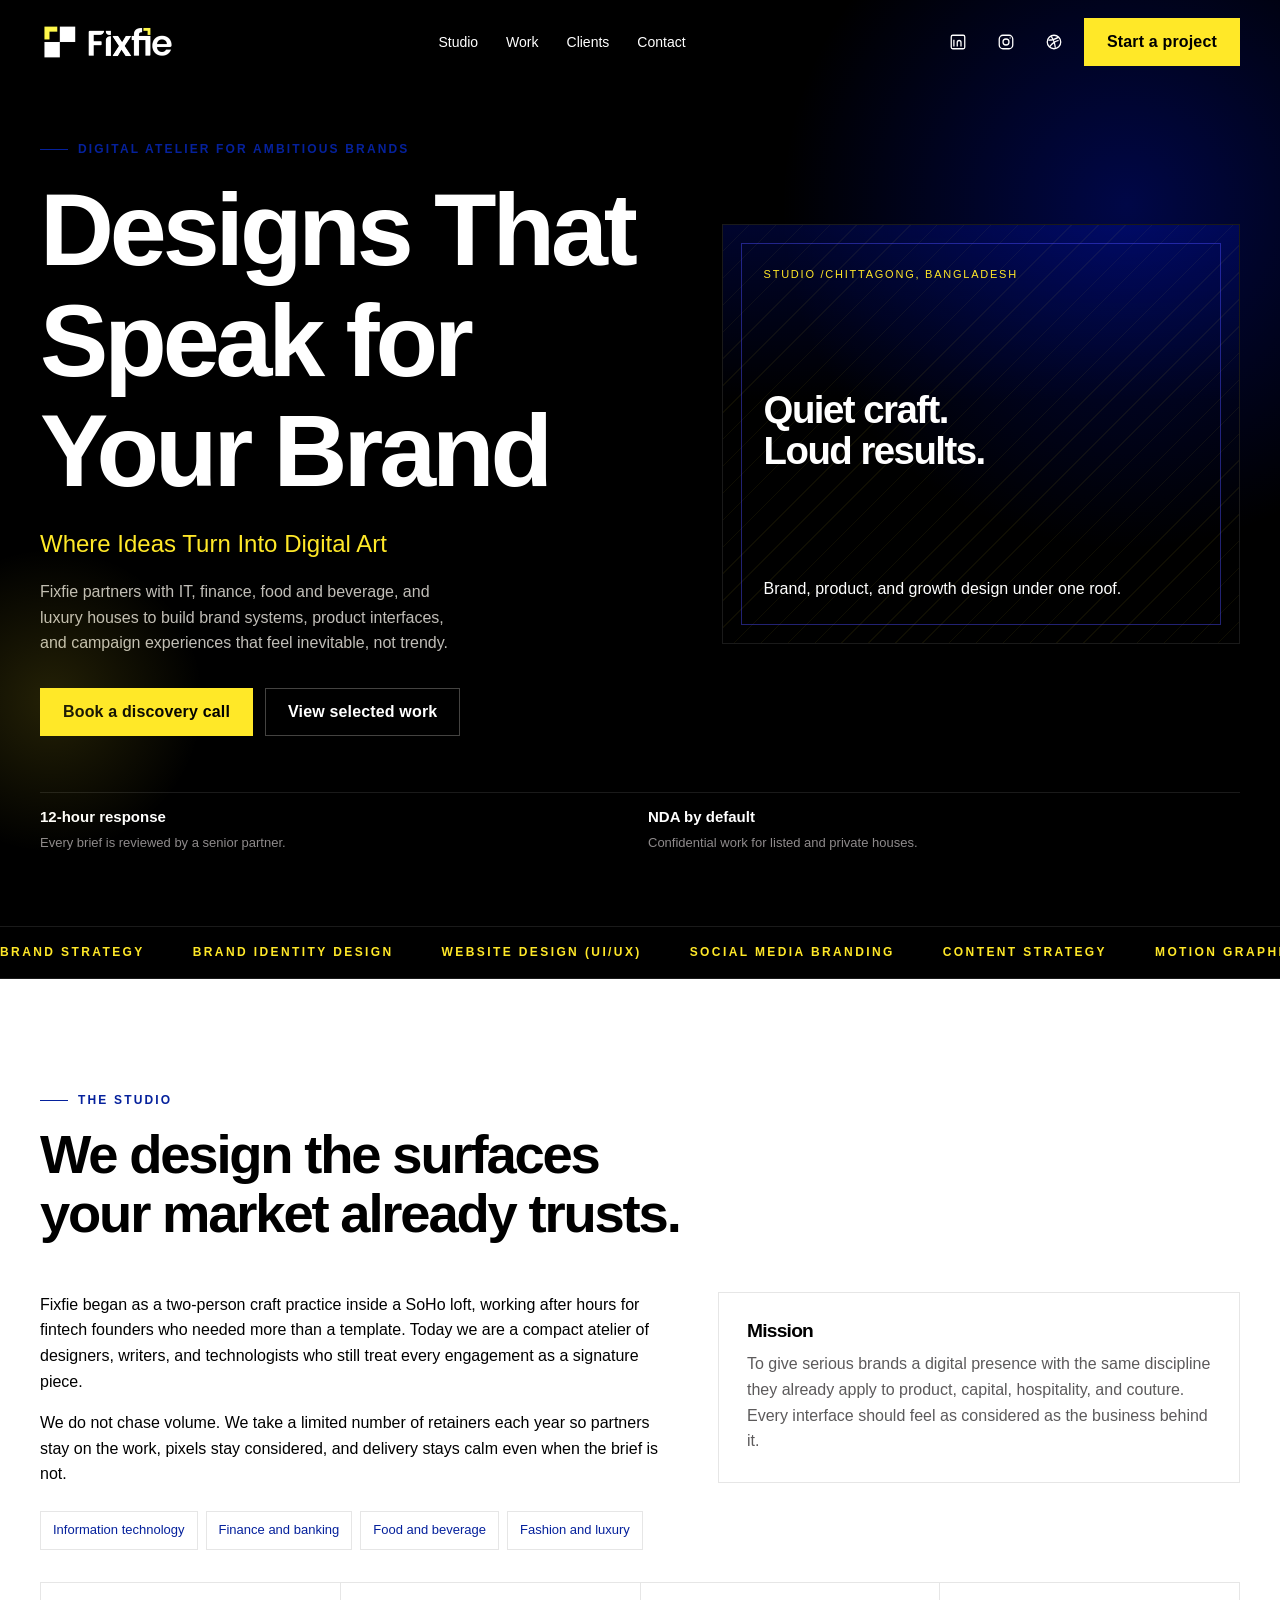
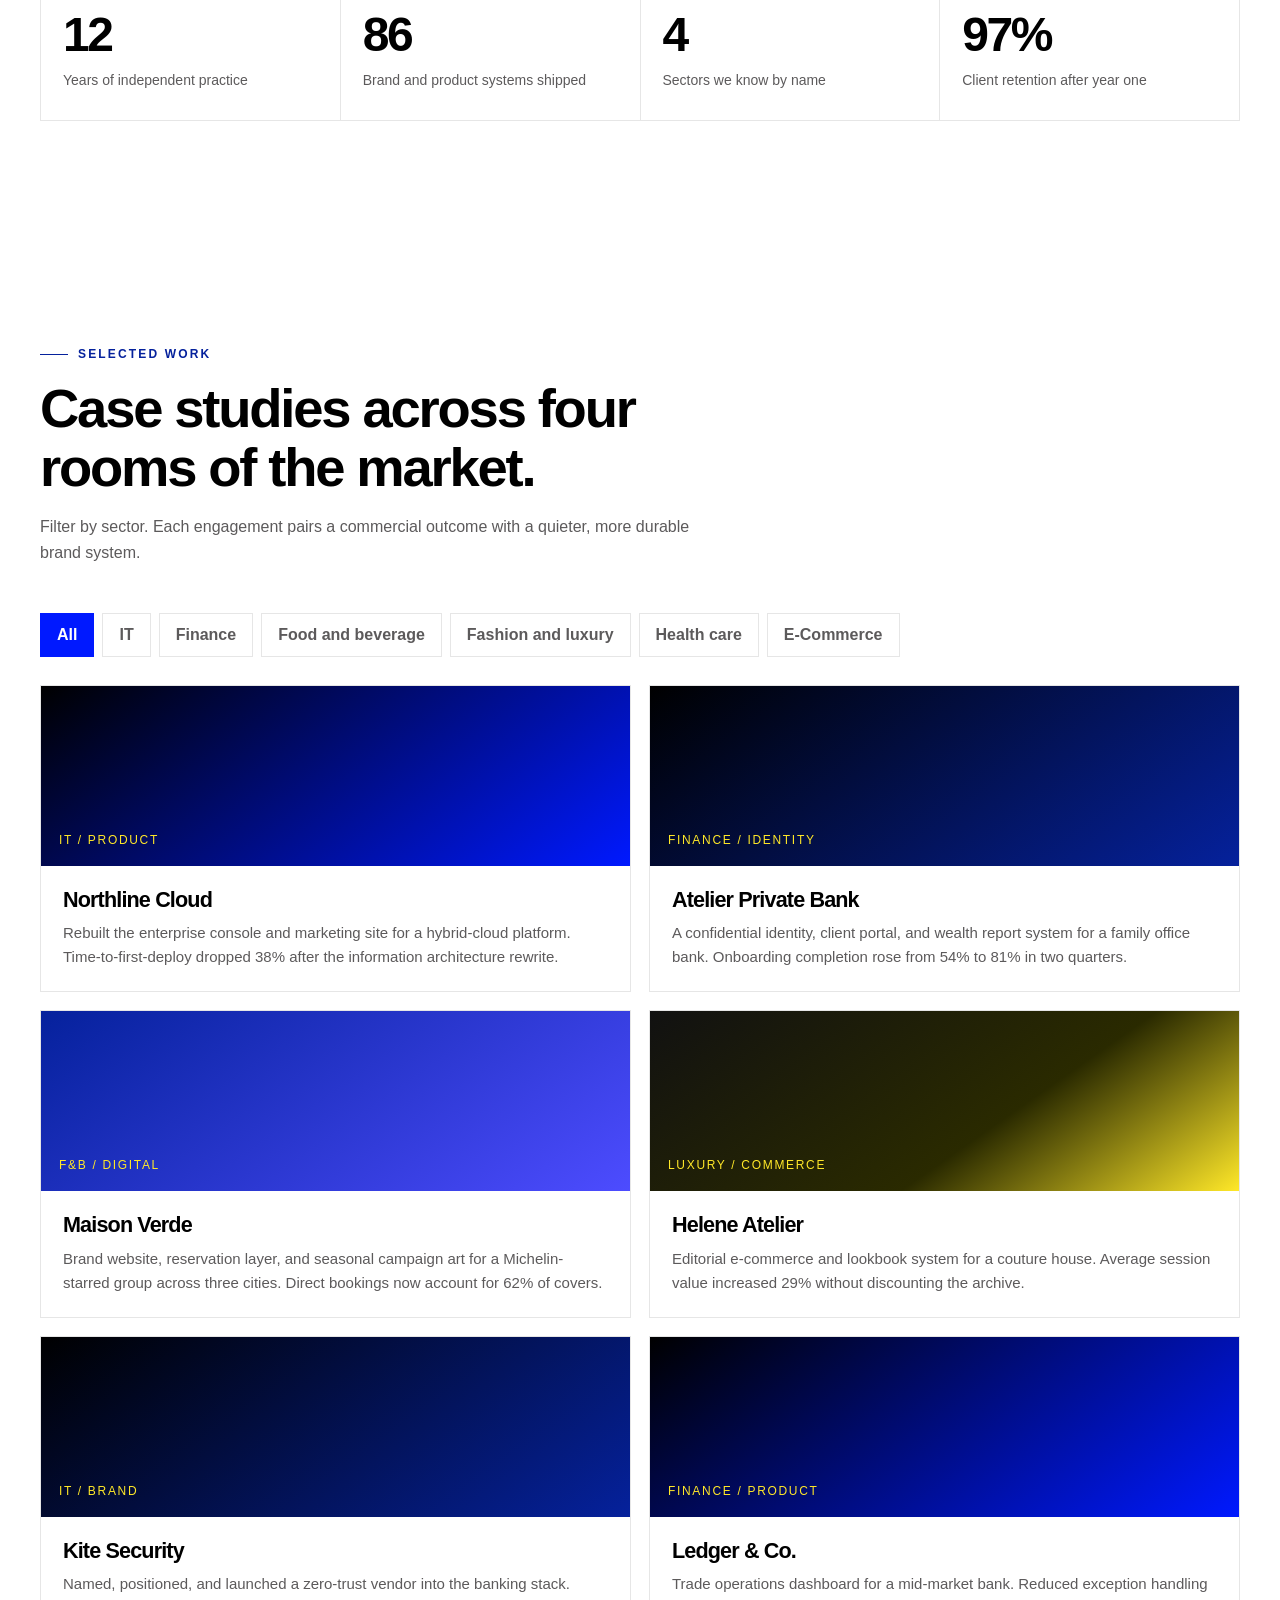
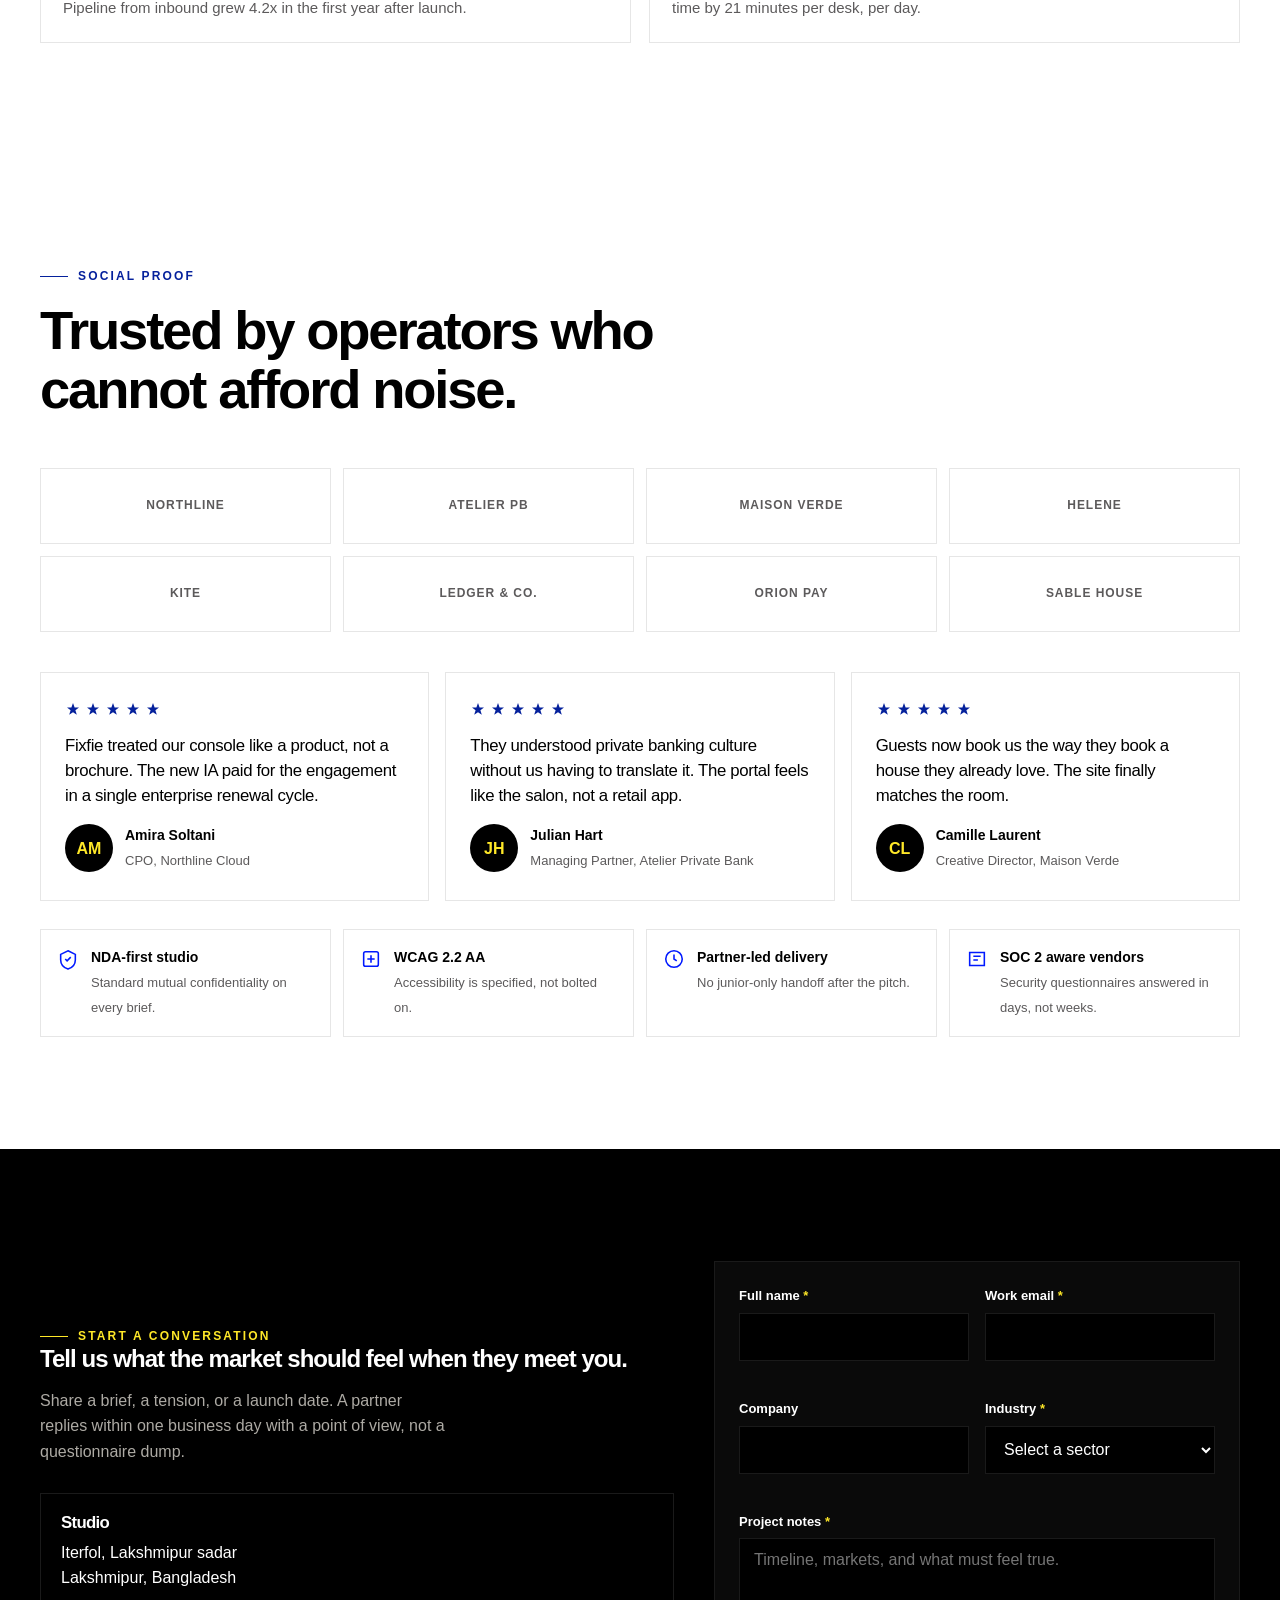
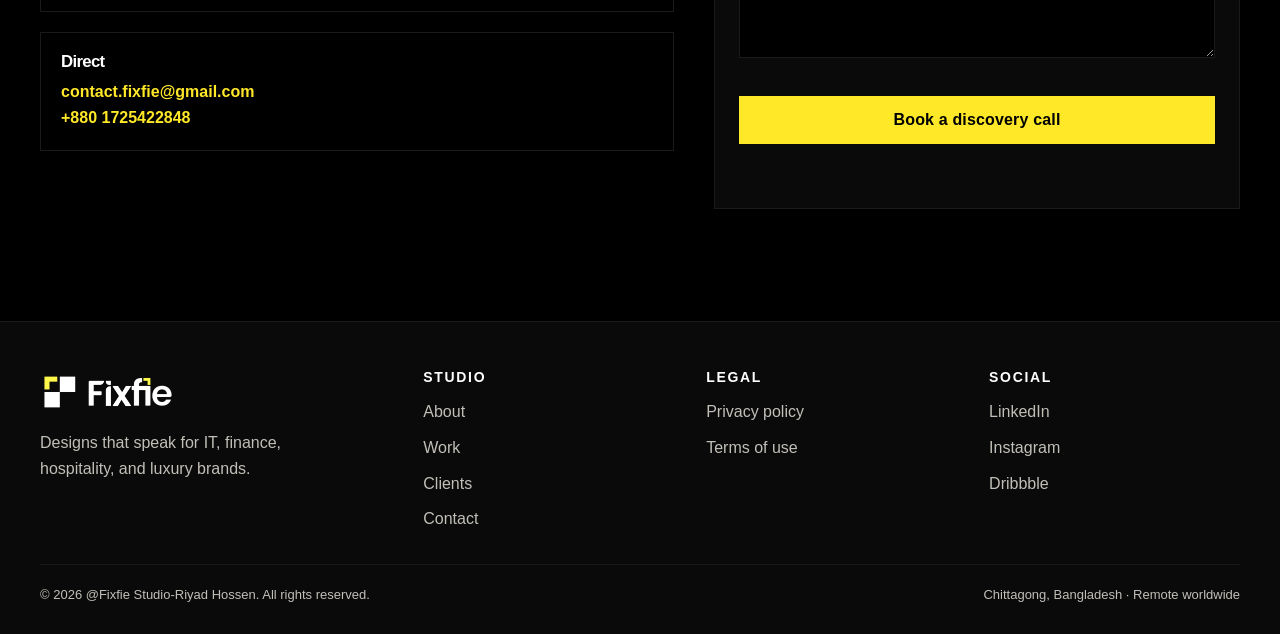
==== index.html @ a9572463 "Add files via upload" ====
<!DOCTYPE html>
<html lang="en">
<head>
  <meta charset="UTF-8">
  <meta name="viewport" content="width=device-width, initial-scale=1">
  <title>Fixfie | Designs That Speak for Your Brand</title>
  <meta name="description" content="Fixfie is a premium digital agency crafting brand systems, product interfaces, and campaign experiences for IT, finance, food and beverage, and luxury houses.">
  <meta name="keywords" content="Fixfie, digital agency, brand design, UX, IT, finance, luxury, food and beverage, product design">
  <meta name="author" content="Fixfie">
  <meta name="robots" content="index, follow">
  <link rel="canonical" href="https://www.fixfie.studio/">
  <meta property="og:type" content="website">
  <meta property="og:title" content="Fixfie | Designs That Speak for Your Brand">
  <meta property="og:description" content="Where ideas turn into digital art. Brand, product, and campaign design for ambitious companies.">
  <meta property="og:url" content="https://www.fixfie.studio/">
  <meta property="og:image" content="/relogo-1.png">
  <meta name="twitter:card" content="summary_large_image">
  <meta name="twitter:title" content="Fixfie | Designs That Speak for Your Brand">
  <meta name="twitter:description" content="Premium digital design for IT, finance, F&amp;B, and luxury brands.">
  <meta name="theme-color" content="#000000">
<link rel="icon" href="/favicon 1.svg" media="(prefers-color-scheme: light)">
<link rel="icon" href="/favicon-light 1.svg" media="(prefers-color-scheme: dark)">
  <link rel="apple-touch-icon" href="/favicon.png">
  <link rel="preconnect" href="https://api.fontshare.com" crossorigin>
  <link rel="stylesheet" href="https://api.fontshare.com/v2/css?f[]=satoshi@300,400,500,700,900&display=swap">
  <link rel="stylesheet" href="/styles.css">
  <script type="application/ld+json">
  {
    "@context": "https://schema.org",
    "@type": "ProfessionalService",
    "name": "Fixfie",
    "url": "https://www.fixfie.studio/",
    "logo": "https://www.fixfie.studio/relogo-1.png",
    "image": "https://www.fixfie.studio/relogo-1.png",
    "description": "Fixfie is a digital design agency creating brand systems, product interfaces, and campaign experiences for IT, finance, food and beverage, and luxury brands.",
    "areaServed": "Worldwide",
    "email": "studio@fixfie.studio",
    "telephone": "+1-212-555-0148",
    "address": {
      "@type": "PostalAddress",
      "streetAddress": "118 Mercer Street, Floor 6",
      "addressLocality": "New York",
      "addressRegion": "NY",
      "postalCode": "10012",
      "addressCountry": "US"
    },
    "sameAs": [
      "https://www.linkedin.com/company/fixfie",
      "https://www.instagram.com/fixfie.studio",
      "https://dribbble.com/fixfie"
    ]
  }
  </script>
</head>
<body>
  <a class="skip-link" href="#main">Skip to main content</a>

  <header class="site-header" data-header>
    <div class="container nav">
      <a class="logo" href="#top" aria-label="Fixfie home">
        <img class="logo-dark" src="/relogo-2.png" width="168" height="40" alt="Fixfie">
        <img class="logo-light" src="/relogo-1.png" width="168" height="40" alt="Fixfie">
      </a>
      <nav class="nav-links" aria-label="Primary">
        <a href="#about">Studio</a>
        <a href="#work">Work</a>
        <a href="#proof">Clients</a>
        <a href="#contact">Contact</a>
      </nav>
      <div class="nav-actions">
        <div class="socials" aria-label="Social media">
          <a href="https://www.linkedin.com/company/fixfie" target="_blank" rel="noopener noreferrer" aria-label="Fixfie on LinkedIn">
            <svg class="icon" viewBox="0 0 24 24" fill="none" stroke="currentColor" stroke-width="1.7" aria-hidden="true"><path d="M6.5 9v9M6.5 6.5v.01M11 18v-5.5a2.5 2.5 0 1 1 5 0V18"/><rect x="3" y="3" width="18" height="18" rx="2"/></svg>
          </a>
          <a href="https://www.instagram.com/fixfie.studio" target="_blank" rel="noopener noreferrer" aria-label="Fixfie on Instagram">
            <svg class="icon" viewBox="0 0 24 24" fill="none" stroke="currentColor" stroke-width="1.7" aria-hidden="true"><rect x="3" y="3" width="18" height="18" rx="5"/><circle cx="12" cy="12" r="4"/><circle cx="17.5" cy="6.5" r=".8" fill="currentColor" stroke="none"/></svg>
          </a>
          <a href="https://dribbble.com/fixfie" target="_blank" rel="noopener noreferrer" aria-label="Fixfie on Dribbble">
            <svg class="icon" viewBox="0 0 24 24" fill="none" stroke="currentColor" stroke-width="1.7" aria-hidden="true"><circle cx="12" cy="12" r="9"/><path d="M4.5 9.5c4.5 0 9.2-.8 13.8-4M6 18.5c3.2-4.5 6.6-7.5 12.2-8.8M8.2 4.4c2.8 3.6 4.8 8.2 5.6 15.2"/></svg>
          </a>
        </div>
        <a class="btn btn-primary nav-cta" href="#contact">Start a project</a>
        <button class="menu-toggle" type="button" aria-controls="mobile-nav" aria-expanded="false" aria-label="Open menu">
          <span></span>
        </button>
      </div>
    </div>
  </header>

  <nav class="mobile-nav" id="mobile-nav" aria-label="Mobile">
    <a href="#about">Studio</a>
    <a href="#work">Work</a>
    <a href="#proof">Clients</a>
    <a href="#contact">Contact</a>
    <a class="btn btn-primary" href="#contact">Start a project</a>
    <div class="socials">
      <a href="https://www.linkedin.com/company/fixfie" target="_blank" rel="noopener noreferrer" aria-label="LinkedIn">
        <svg class="icon" viewBox="0 0 24 24" fill="none" stroke="currentColor" stroke-width="1.7" aria-hidden="true"><path d="M6.5 9v9M6.5 6.5v.01M11 18v-5.5a2.5 2.5 0 1 1 5 0V18"/><rect x="3" y="3" width="18" height="18" rx="2"/></svg>
      </a>
      <a href="https://www.instagram.com/fixfie.studio" target="_blank" rel="noopener noreferrer" aria-label="Instagram">
        <svg class="icon" viewBox="0 0 24 24" fill="none" stroke="currentColor" stroke-width="1.7" aria-hidden="true"><rect x="3" y="3" width="18" height="18" rx="5"/><circle cx="12" cy="12" r="4"/></svg>
      </a>
      <a href="https://dribbble.com/fixfie" target="_blank" rel="noopener noreferrer" aria-label="Dribbble">
        <svg class="icon" viewBox="0 0 24 24" fill="none" stroke="currentColor" stroke-width="1.7" aria-hidden="true"><circle cx="12" cy="12" r="9"/><path d="M4.5 9.5c4.5 0 9.2-.8 13.8-4M6 18.5c3.2-4.5 6.6-7.5 12.2-8.8M8.2 4.4c2.8 3.6 4.8 8.2 5.6 15.2"/></svg>
      </a>
    </div>
  </nav>

  <main id="main">
    <section class="hero" id="top">
      <div class="container hero-grid">
        <div>
          <p class="eyebrow">Digital atelier for ambitious brands</p>
          <h1>Designs That Speak for Your Brand</h1>
          <p class="hero-sub">Where Ideas Turn Into Digital Art</p>
          <p class="hero-copy">Fixfie partners with IT, finance, food and beverage, and luxury houses to build brand systems, product interfaces, and campaign experiences that feel inevitable, not trendy.</p>
          <div class="hero-actions">
            <a class="btn btn-primary" href="#contact">Book a discovery call</a>
            <a class="btn btn-ghost" href="#work">View selected work</a>
          </div>
        </div>
        <div class="hero-visual" aria-hidden="true">
          <div class="hero-visual-frame">
            <small>Studio /Chittagong, Bangladesh</small>
            <h3>Quiet craft. Loud results.</h3>
            <p>Brand, product, and growth design under one roof.</p>
          </div>
        </div>
      </div>
      <div class="container" style="margin-top:56px">
        <div class="hero-meta">
          <p><strong>12-hour response</strong>Every brief is reviewed by a senior partner.</p>
          <p><strong>NDA by default</strong>Confidential work for listed and private houses.</p>
        </div>
      </div>
    </section>

    <div class="marquee" aria-hidden="true">
      <div class="marquee-track">
        <span>Brand strategy</span>
        <span>Brand Identity Design</span>
        <span>Website Design (UI/UX)</span>
        <span>Social Media Branding</span>
        <span>Content Strategy</span>
        <span>Motion Graphics</span>
        <span>Packaging Design</span>
        <span>Presentation Design</span>
        <span>Brand Audit & Consulting</span>
        <span>Environmental Branding</span>
        <span>Campaign art direction</span>
        <span>Web Development</span>
        <span>Brand strategy</span>
        <span>Brand Identity Design</span>
        <span>Website Design (UI/UX)</span>
        <span>Social Media Branding</span>
        <span>Content Strategy</span>
        <span>Motion Graphics</span>
        <span>Packaging Design</span>
        <span>Presentation Design</span>
        <span>Brand Audit & Consulting</span>
        <span>Environmental Branding</span>
        <span>Campaign art direction</span>
        <span>Web Development</span>
        
      </div>
    </div>

    <section class="section about" id="about">
      <div class="container">
        <div class="section-head reveal">
          <p class="eyebrow">The studio</p>
          <h2>We design the surfaces your market already trusts.</h2>
        </div>
        <div class="about-grid">
          <div class="about-copy reveal">
            <p>Fixfie began as a two-person craft practice inside a SoHo loft, working after hours for fintech founders who needed more than a template. Today we are a compact atelier of designers, writers, and technologists who still treat every engagement as a signature piece.</p>
            <p>We do not chase volume. We take a limited number of retainers each year so partners stay on the work, pixels stay considered, and delivery stays calm even when the brief is not.</p>
            <div class="industries" aria-label="Industries served">
              <span class="chip">Information technology</span>
              <span class="chip">Finance and banking</span>
              <span class="chip">Food and beverage</span>
              <span class="chip">Fashion and luxury</span>
            </div>
          </div>
          <aside class="mission reveal">
            <h3>Mission</h3>
            <p class="muted">To give serious brands a digital presence with the same discipline they already apply to product, capital, hospitality, and couture. Every interface should feel as considered as the business behind it.</p>
          </aside>
        </div>
        <div class="metrics reveal" aria-label="Key achievements">
          <div class="metric"><strong>12</strong><span>Years of independent practice</span></div>
          <div class="metric"><strong>86</strong><span>Brand and product systems shipped</span></div>
          <div class="metric"><strong>4</strong><span>Sectors we know by name</span></div>
          <div class="metric"><strong>97%</strong><span>Client retention after year one</span></div>
        </div>
      </div>
    </section>

    <section class="section work" id="work">
      <div class="container">
        <div class="section-head reveal">
          <p class="eyebrow">Selected work</p>
          <h2>Case studies across four rooms of the market.</h2>
          <p class="muted">Filter by sector. Each engagement pairs a commercial outcome with a quieter, more durable brand system.</p>
        </div>
        <div class="filters" role="group" aria-label="Filter work by industry">
          <button class="filter-btn is-active" type="button" data-filter="all" aria-pressed="true">All</button>
          <button class="filter-btn" type="button" data-filter="it" aria-pressed="false">IT</button>
          <button class="filter-btn" type="button" data-filter="finance" aria-pressed="false">Finance</button>
          <button class="filter-btn" type="button" data-filter="fnb" aria-pressed="false">Food and beverage</button>
          <button class="filter-btn" type="button" data-filter="luxury" aria-pressed="false">Fashion and luxury</button>
          <button class="filter-btn" type="button" data-filter="luxury" aria-pressed="false">Health care</button>
          <button class="filter-btn" type="button" data-filter="luxury" aria-pressed="false">E-Commerce</button>
      
        </div>
        <div class="work-grid">
          <article class="card reveal" data-category="it">
            <div class="card-media tone-b"><span>IT / Product</span></div>
            <div class="card-body">
              <h3>Northline Cloud</h3>
              <p>Rebuilt the enterprise console and marketing site for a hybrid-cloud platform. Time-to-first-deploy dropped 38% after the information architecture rewrite.</p>
            </div>
          </article>
          <article class="card reveal" data-category="finance">
            <div class="card-media tone-a"><span>Finance / Identity</span></div>
            <div class="card-body">
              <h3>Atelier Private Bank</h3>
              <p>A confidential identity, client portal, and wealth report system for a family office bank. Onboarding completion rose from 54% to 81% in two quarters.</p>
            </div>
          </article>
          <article class="card reveal" data-category="fnb">
            <div class="card-media tone-c"><span>F&amp;B / Digital</span></div>
            <div class="card-body">
              <h3>Maison Verde</h3>
              <p>Brand website, reservation layer, and seasonal campaign art for a Michelin-starred group across three cities. Direct bookings now account for 62% of covers.</p>
            </div>
          </article>
          <article class="card reveal" data-category="luxury">
            <div class="card-media tone-d"><span>Luxury / Commerce</span></div>
            <div class="card-body">
              <h3>Helene Atelier</h3>
              <p>Editorial e-commerce and lookbook system for a couture house. Average session value increased 29% without discounting the archive.</p>
            </div>
          </article>
          <article class="card reveal" data-category="it">
            <div class="card-media tone-a"><span>IT / Brand</span></div>
            <div class="card-body">
              <h3>Kite Security</h3>
              <p>Named, positioned, and launched a zero-trust vendor into the banking stack. Pipeline from inbound grew 4.2x in the first year after launch.</p>
            </div>
          </article>
          <article class="card reveal" data-category="finance">
            <div class="card-media tone-b"><span>Finance / Product</span></div>
            <div class="card-body">
              <h3>Ledger &amp; Co.</h3>
              <p>Trade operations dashboard for a mid-market bank. Reduced exception handling time by 21 minutes per desk, per day.</p>
            </div>
          </article>
        </div>
      </div>
    </section>

    <section class="section proof" id="proof">
      <div class="container">
        <div class="section-head reveal">
          <p class="eyebrow">Social proof</p>
          <h2>Trusted by operators who cannot afford noise.</h2>
        </div>
        <div class="logos reveal" aria-label="Client logos">
          <div class="logo-tile">Northline</div>
          <div class="logo-tile">Atelier PB</div>
          <div class="logo-tile">Maison Verde</div>
          <div class="logo-tile">Helene</div>
          <div class="logo-tile">Kite</div>
          <div class="logo-tile">Ledger &amp; Co.</div>
          <div class="logo-tile">Orion Pay</div>
          <div class="logo-tile">Sable House</div>
        </div>
        <div class="quotes">
          <article class="quote reveal">
            <div class="stars" aria-label="Rated 5 out of 5">
              <svg viewBox="0 0 24 24" fill="currentColor" aria-hidden="true"><path d="M12 3l2.4 6.8H21l-5.4 4.1 2.1 6.6L12 16.8 6.3 20.5 8.4 13.9 3 9.8h6.6z"/></svg>
              <svg viewBox="0 0 24 24" fill="currentColor" aria-hidden="true"><path d="M12 3l2.4 6.8H21l-5.4 4.1 2.1 6.6L12 16.8 6.3 20.5 8.4 13.9 3 9.8h6.6z"/></svg>
              <svg viewBox="0 0 24 24" fill="currentColor" aria-hidden="true"><path d="M12 3l2.4 6.8H21l-5.4 4.1 2.1 6.6L12 16.8 6.3 20.5 8.4 13.9 3 9.8h6.6z"/></svg>
              <svg viewBox="0 0 24 24" fill="currentColor" aria-hidden="true"><path d="M12 3l2.4 6.8H21l-5.4 4.1 2.1 6.6L12 16.8 6.3 20.5 8.4 13.9 3 9.8h6.6z"/></svg>
              <svg viewBox="0 0 24 24" fill="currentColor" aria-hidden="true"><path d="M12 3l2.4 6.8H21l-5.4 4.1 2.1 6.6L12 16.8 6.3 20.5 8.4 13.9 3 9.8h6.6z"/></svg>
            </div>
            <blockquote>Fixfie treated our console like a product, not a brochure. The new IA paid for the engagement in a single enterprise renewal cycle.</blockquote>
            <div class="quote-meta">
              <div class="avatar" aria-hidden="true">AM</div>
              <div>
                <strong>Amira Soltani</strong>
                <span>CPO, Northline Cloud</span>
              </div>
            </div>
          </article>
          <article class="quote reveal">
            <div class="stars" aria-label="Rated 5 out of 5">
              <svg viewBox="0 0 24 24" fill="currentColor" aria-hidden="true"><path d="M12 3l2.4 6.8H21l-5.4 4.1 2.1 6.6L12 16.8 6.3 20.5 8.4 13.9 3 9.8h6.6z"/></svg>
              <svg viewBox="0 0 24 24" fill="currentColor" aria-hidden="true"><path d="M12 3l2.4 6.8H21l-5.4 4.1 2.1 6.6L12 16.8 6.3 20.5 8.4 13.9 3 9.8h6.6z"/></svg>
              <svg viewBox="0 0 24 24" fill="currentColor" aria-hidden="true"><path d="M12 3l2.4 6.8H21l-5.4 4.1 2.1 6.6L12 16.8 6.3 20.5 8.4 13.9 3 9.8h6.6z"/></svg>
              <svg viewBox="0 0 24 24" fill="currentColor" aria-hidden="true"><path d="M12 3l2.4 6.8H21l-5.4 4.1 2.1 6.6L12 16.8 6.3 20.5 8.4 13.9 3 9.8h6.6z"/></svg>
              <svg viewBox="0 0 24 24" fill="currentColor" aria-hidden="true"><path d="M12 3l2.4 6.8H21l-5.4 4.1 2.1 6.6L12 16.8 6.3 20.5 8.4 13.9 3 9.8h6.6z"/></svg>
            </div>
            <blockquote>They understood private banking culture without us having to translate it. The portal feels like the salon, not a retail app.</blockquote>
            <div class="quote-meta">
              <div class="avatar" aria-hidden="true">JH</div>
              <div>
                <strong>Julian Hart</strong>
                <span>Managing Partner, Atelier Private Bank</span>
              </div>
            </div>
          </article>
          <article class="quote reveal">
            <div class="stars" aria-label="Rated 5 out of 5">
              <svg viewBox="0 0 24 24" fill="currentColor" aria-hidden="true"><path d="M12 3l2.4 6.8H21l-5.4 4.1 2.1 6.6L12 16.8 6.3 20.5 8.4 13.9 3 9.8h6.6z"/></svg>
              <svg viewBox="0 0 24 24" fill="currentColor" aria-hidden="true"><path d="M12 3l2.4 6.8H21l-5.4 4.1 2.1 6.6L12 16.8 6.3 20.5 8.4 13.9 3 9.8h6.6z"/></svg>
              <svg viewBox="0 0 24 24" fill="currentColor" aria-hidden="true"><path d="M12 3l2.4 6.8H21l-5.4 4.1 2.1 6.6L12 16.8 6.3 20.5 8.4 13.9 3 9.8h6.6z"/></svg>
              <svg viewBox="0 0 24 24" fill="currentColor" aria-hidden="true"><path d="M12 3l2.4 6.8H21l-5.4 4.1 2.1 6.6L12 16.8 6.3 20.5 8.4 13.9 3 9.8h6.6z"/></svg>
              <svg viewBox="0 0 24 24" fill="currentColor" aria-hidden="true"><path d="M12 3l2.4 6.8H21l-5.4 4.1 2.1 6.6L12 16.8 6.3 20.5 8.4 13.9 3 9.8h6.6z"/></svg>
            </div>
            <blockquote>Guests now book us the way they book a house they already love. The site finally matches the room.</blockquote>
            <div class="quote-meta">
              <div class="avatar" aria-hidden="true">CL</div>
              <div>
                <strong>Camille Laurent</strong>
                <span>Creative Director, Maison Verde</span>
              </div>
            </div>
          </article>
        </div>
        <div class="badges reveal" aria-label="Trust badges">
          <div class="badge">
            <svg viewBox="0 0 24 24" fill="none" stroke="currentColor" stroke-width="1.7" aria-hidden="true"><path d="M12 3l8 4v6c0 5-3.4 8.4-8 10-4.6-1.6-8-5-8-10V7z"/><path d="M9 12l2 2 4-4"/></svg>
            <div><strong>NDA-first studio</strong><span>Standard mutual confidentiality on every brief.</span></div>
          </div>
          <div class="badge">
            <svg viewBox="0 0 24 24" fill="none" stroke="currentColor" stroke-width="1.7" aria-hidden="true"><rect x="4" y="4" width="16" height="16" rx="2"/><path d="M8 12h8M12 8v8"/></svg>
            <div><strong>WCAG 2.2 AA</strong><span>Accessibility is specified, not bolted on.</span></div>
          </div>
          <div class="badge">
            <svg viewBox="0 0 24 24" fill="none" stroke="currentColor" stroke-width="1.7" aria-hidden="true"><circle cx="12" cy="12" r="9"/><path d="M12 7v5l3 2"/></svg>
            <div><strong>Partner-led delivery</strong><span>No junior-only handoff after the pitch.</span></div>
          </div>
          <div class="badge">
            <svg viewBox="0 0 24 24" fill="none" stroke="currentColor" stroke-width="1.7" aria-hidden="true"><path d="M4 19V5h16v14H4z"/><path d="M8 9h8M8 13h5"/></svg>
            <div><strong>SOC 2 aware vendors</strong><span>Security questionnaires answered in days, not weeks.</span></div>
          </div>
        </div>
      </div>
    </section>

    <section class="section contact" id="contact">
      <div class="container contact-grid">
        <div class="reveal">
          <p class="eyebrow">Start a conversation</p>
          <h2>Tell us what the market should feel when they meet you.</h2>
          <p class="muted" style="margin-top:16px;max-width:46ch">Share a brief, a tension, or a launch date. A partner replies within one business day with a point of view, not a questionnaire dump.</p>
          <div class="contact-aside" style="margin-top:28px">
            <div class="contact-card">
              <h3>Studio</h3>
              <p>Iterfol, Lakshmipur sadar<br>Lakshmipur, Bangladesh</p>
            </div>
            <div class="contact-card">
              <h3>Direct</h3>
              <p><a href="mailto:studio@fixfie.studio">contact.fixfie@gmail.com</a><br><a href="tel:+8801725422848">+880 1725422848</a></p>
            </div>
          </div>
        </div>
        <form class="form reveal" action="https://formspree.io/f/mjyvlpqr" id="contact-form" novalidate method="post">
          <div class="form-row">
            <div class="field">
              <label for="name">Full name <span class="req" aria-hidden="true">*</span></label>
              <input id="name" name="name" type="text" autocomplete="name" required>
              <p class="error-text" role="alert"></p>
            </div>
            <div class="field">
              <label for="email">Work email <span class="req" aria-hidden="true">*</span></label>
              <input id="email" name="email" type="email" autocomplete="email" required>
              <p class="error-text" role="alert"></p>
            </div>
          </div>
          <div class="form-row">
            <div class="field">
              <label for="company">Company</label>
              <input id="company" name="company" type="text" autocomplete="organization">
              <p class="error-text" role="alert"></p>
            </div>
            <div class="field">
              <label for="industry">Industry <span class="req" aria-hidden="true">*</span></label>
              <select id="industry" name="industry" required>
                <option value="">Select a sector</option>
                <option value="it">Information technology</option>
                <option value="finance">Finance and banking</option>
                <option value="fnb">Food and beverage</option>
                <option value="luxury">Fashion and luxury</option>
                <option value="other">Other</option>
              </select>
              <p class="error-text" role="alert"></p>
            </div>
          </div>
          <div class="field">
            <label for="message">Project notes <span class="req" aria-hidden="true">*</span></label>
            <textarea id="message" name="message" required placeholder="Timeline, markets, and what must feel true."></textarea>
            <p class="error-text" role="alert"></p>
          </div>
          <button class="btn btn-primary" type="submit">Book a discovery call</button>
          <p class="form-status" aria-live="polite"></p>

        </form>
      </div>
    </section>
  </main>

  <footer class="footer">
    <div class="container">
      <div class="footer-grid">
        <div>
          <a class="logo" href="#top" aria-label="Fixfie home">
            <img src="/relogo-2.png" width="168" height="40" alt="Fixfie">
          </a>
          <p style="margin-top:16px;max-width:32ch">Designs that speak for IT, finance, hospitality, and luxury brands.</p>
        </div>
        <div>
          <h3>Studio</h3>
          <ul class="footer-links">
            <li><a href="#about">About</a></li>
            <li><a href="#work">Work</a></li>
            <li><a href="#proof">Clients</a></li>
            <li><a href="#contact">Contact</a></li>
          </ul>
        </div>
        <div>
          <h3>Legal</h3>
          <ul class="footer-links">
            <li><a href="privacy.html">Privacy policy</a></li>
            <li><a href="terms.html">Terms of use</a></li>
          </ul>
        </div>
        <div>
          <h3>Social</h3>
          <ul class="footer-links">
            <li><a href="https://www.linkedin.com/company/fixfie" target="_blank" rel="noopener noreferrer">LinkedIn</a></li>
            <li><a href="https://www.instagram.com/fixfie.studio" target="_blank" rel="noopener noreferrer">Instagram</a></li>
            <li><a href="https://dribbble.com/fixfie" target="_blank" rel="noopener noreferrer">Dribbble</a></li>
          </ul>
        </div>
      </div>
      <div class="footer-bottom">
        <p>&copy; <span id="year">2026</span> @Fixfie Studio-Riyad Hossen. All rights reserved.</p>
        <p>Chittagong, Bangladesh · Remote worldwide</p>
      </div>
    </div>
  </footer>

  <div class="toast" id="toast" role="status" aria-live="polite"></div>
  <script src="/main.js" defer></script>
</body>
</html>
---- styles.css ----
:root {
  --ink: #000000;
  --ink-soft: #0a0a0a;
  --ink-muted: #111111;
  --ivory: #ffffff;
  --paper: #ffffff;
  --cream: #f6f6f7;
  --gold: #ffe828;
  --gold-deep: #05219c;
  --gold-soft: #fff74a;
  --stone: #5c5a5b;
  --stone-light: #8e8a8b;
  --line: #e6e6e6;
  --line-dark: #1a1a1a;
  --accent: #0019ff;
  --accent-mid: #4d4cff;
  --accent-soft: #5d5df9;
  --navy: #05219c;
  --gray: #b0acad;
  --error: #b42318;
  --error-bg: #fef3f2;
  --success: #067647;
  --success-bg: #ecfdf3;
  --white: #ffffff;
  --shadow: 0 24px 60px rgba(0, 0, 0, 0.08);
  --shadow-lg: 0 40px 80px rgba(0, 0, 0, 0.16);
  --radius: 0px;
  --nav-h: 84px;
  --container: 1200px;
  --gutter: 24px;
  --font: "Satoshi", "Helvetica Neue", Helvetica, Arial, sans-serif;
  --ease: cubic-bezier(0.22, 1, 0.36, 1);
  --z-nav: 100;
  --z-overlay: 90;
  --z-toast: 200;
}

*,
*::before,
*::after {
  box-sizing: border-box;
  margin: 0;
  padding: 0;
}

html {
  scroll-behavior: smooth;
  scroll-padding-top: var(--nav-h);
}

html:focus-within {
  scroll-behavior: smooth;
}

body {
  font-family: var(--font);
  font-size: 16px;
  line-height: 1.6;
  color: var(--ink);
  background: var(--paper);
  -webkit-font-smoothing: antialiased;
  text-rendering: optimizeLegibility;
  overflow-x: hidden;
}

img,
svg {
  max-width: 100%;
  display: block;
}

a {
  color: inherit;
  text-decoration: none;
}

button,
input,
select,
textarea {
  font-family: inherit;
  font-size: inherit;
}

button {
  cursor: pointer;
  border: 0;
  background: none;
}

ul {
  list-style: none;
}

.skip-link {
  position: absolute;
  left: 16px;
  top: -48px;
  z-index: 300;
  background: var(--gold);
  color: var(--ink);
  padding: 10px 16px;
  font-weight: 700;
}

.skip-link:focus {
  top: 16px;
}

.container {
  width: min(var(--container), calc(100% - var(--gutter) * 2));
  margin-inline: auto;
}

.sr-only {
  position: absolute;
  width: 1px;
  height: 1px;
  padding: 0;
  margin: -1px;
  overflow: hidden;
  clip: rect(0, 0, 0, 0);
  white-space: nowrap;
  border: 0;
}

:focus-visible {
  outline: 2px solid var(--accent);
  outline-offset: 3px;
}

.eyebrow {
  display: inline-flex;
  align-items: center;
  gap: 10px;
  font-size: 12px;
  font-weight: 700;
  letter-spacing: 0.18em;
  text-transform: uppercase;
  color: var(--gold-deep);
}

.eyebrow::before {
  content: "";
  width: 28px;
  height: 1px;
  background: currentColor;
}

h1,
h2,
h3,
h4 {
  font-weight: 700;
  letter-spacing: -0.04em;
  line-height: 1.08;
}

.section {
  padding: 88px 0;
}

.section-head {
  display: grid;
  gap: 16px;
  max-width: 680px;
  margin-bottom: 48px;
}

.section-head h2 {
  font-size: clamp(2rem, 5vw, 3.4rem);
}

.muted {
  color: var(--stone);
}

.btn {
  display: inline-flex;
  align-items: center;
  justify-content: center;
  gap: 10px;
  min-height: 48px;
  padding: 0 22px;
  border: 1px solid transparent;
  border-radius: var(--radius);
  font-weight: 700;
  letter-spacing: 0.01em;
  transition: transform 180ms var(--ease), background 180ms var(--ease), color 180ms var(--ease), border-color 180ms var(--ease);
}

.btn:hover {
  transform: translateY(-1px);
}

.btn:active {
  transform: translateY(0);
}

.btn-primary {
  background: var(--gold);
  color: var(--ink);
}

.btn-primary:hover {
  background: var(--gold-soft);
}

.btn-accent {
  background: var(--accent);
  color: var(--white);
}

.btn-accent:hover {
  background: var(--accent-mid);
}

.btn-ghost {
  background: transparent;
  color: var(--ivory);
  border-color: rgba(244, 240, 232, 0.28);
}

.btn-ghost:hover {
  border-color: var(--gold);
  color: var(--gold);
}

.btn-dark {
  background: var(--ink);
  color: var(--ivory);
}

.btn-dark:hover {
  background: var(--ink-muted);
}

.btn-line {
  background: transparent;
  color: var(--ink);
  border-color: var(--ink);
}

.btn-line:hover {
  background: var(--ink);
  color: var(--ivory);
}

.icon {
  width: 18px;
  height: 18px;
  flex-shrink: 0;
}

.site-header {
  position: fixed;
  inset: 0 0 auto 0;
  z-index: var(--z-nav);
  height: var(--nav-h);
  transition: background 220ms var(--ease), border-color 220ms var(--ease), backdrop-filter 220ms var(--ease);
}

.site-header.is-scrolled,
.site-header.is-light {
  background: rgba(255, 255, 255, 0.94);
  border-bottom: 1px solid var(--line);
  backdrop-filter: blur(16px);
}

.nav {
  height: var(--nav-h);
  display: flex;
  align-items: center;
  justify-content: space-between;
  gap: 24px;
}

.logo {
  display: flex;
  align-items: center;
  min-width: 148px;
  min-height: 44px;
}

.logo img {
  height: 40px;
  width: auto;
}

.logo-light {
  display: none;
}

.site-header.is-scrolled .logo-dark,
.site-header.is-light .logo-dark {
  display: none;
}

.site-header.is-scrolled .logo-light,
.site-header.is-light .logo-light {
  display: block;
}

.nav-links {
  display: none;
  align-items: center;
  gap: 28px;
}

.nav-links a {
  font-size: 14px;
  font-weight: 500;
  color: var(--ivory);
  position: relative;
}

.site-header.is-scrolled .nav-links a,
.site-header.is-light .nav-links a {
  color: var(--ink);
}

.nav-links a::after {
  content: "";
  position: absolute;
  left: 0;
  bottom: -6px;
  width: 0;
  height: 1px;
  background: var(--gold);
  transition: width 200ms var(--ease);
}

.nav-links a:hover::after,
.nav-links a[aria-current="page"]::after {
  width: 100%;
}

.nav-actions {
  display: flex;
  align-items: center;
  gap: 8px;
}

.socials {
  display: none;
  align-items: center;
  gap: 4px;
}

.socials a {
  width: 44px;
  height: 44px;
  display: grid;
  place-items: center;
  color: var(--ivory);
}

.site-header.is-scrolled .socials a,
.site-header.is-light .socials a {
  color: var(--ink);
}

.socials a:hover {
  color: var(--gold);
}

.nav-cta {
  display: none;
}

.menu-toggle {
  width: 48px;
  height: 48px;
  display: grid;
  place-items: center;
  color: var(--ivory);
}

.site-header.is-scrolled .menu-toggle,
.site-header.is-light .menu-toggle {
  color: var(--ink);
}

.menu-toggle span,
.menu-toggle span::before,
.menu-toggle span::after {
  display: block;
  width: 22px;
  height: 1.5px;
  background: currentColor;
  position: relative;
  transition: transform 200ms var(--ease), opacity 200ms var(--ease);
}

.menu-toggle span::before,
.menu-toggle span::after {
  content: "";
  position: absolute;
  left: 0;
}

.menu-toggle span::before {
  top: -7px;
}

.menu-toggle span::after {
  top: 7px;
}

.menu-toggle[aria-expanded="true"] span {
  background: transparent;
}

.menu-toggle[aria-expanded="true"] span::before {
  top: 0;
  transform: rotate(45deg);
}

.menu-toggle[aria-expanded="true"] span::after {
  top: 0;
  transform: rotate(-45deg);
}

.mobile-nav {
  position: fixed;
  inset: var(--nav-h) 0 0 0;
  background: var(--ink);
  color: var(--ivory);
  padding: 32px 24px 48px;
  transform: translateX(100%);
  transition: transform 280ms var(--ease);
  z-index: var(--z-overlay);
  display: flex;
  flex-direction: column;
  gap: 28px;
}

.mobile-nav.is-open {
  transform: translateX(0);
}

.mobile-nav a {
  font-size: 28px;
  font-weight: 700;
  letter-spacing: -0.03em;
}

.mobile-nav .socials {
  display: flex;
  margin-top: auto;
}

.hero {
  min-height: 100dvh;
  background: var(--ink);
  color: var(--ivory);
  padding: calc(var(--nav-h) + 48px) 0 72px;
  position: relative;
  overflow: hidden;
}

.hero::before {
  content: "";
  position: absolute;
  width: 56vw;
  height: 56vw;
  right: -16vw;
  top: -12vw;
  background: radial-gradient(circle, rgba(0, 25, 255, 0.28), transparent 68%);
  pointer-events: none;
}

.hero::after {
  content: "";
  position: absolute;
  width: 24vw;
  height: 24vw;
  left: -8vw;
  bottom: 8vh;
  background: radial-gradient(circle, rgba(255, 232, 40, 0.14), transparent 70%);
  pointer-events: none;
}

.hero-grid {
  display: grid;
  gap: 48px;
  position: relative;
}

.hero h1 {
  font-size: clamp(2.6rem, 9vw, 6.4rem);
  max-width: 14ch;
  margin: 16px 0 18px;
}

.hero-sub {
  font-size: clamp(1.1rem, 2.4vw, 1.5rem);
  font-weight: 500;
  color: var(--gold);
  margin-bottom: 16px;
}

.hero-copy {
  max-width: 46ch;
  color: rgba(246, 242, 234, 0.78);
  margin-bottom: 32px;
}

.hero-actions {
  display: flex;
  flex-wrap: wrap;
  gap: 12px;
}

.hero-meta {
  display: grid;
  grid-template-columns: 1fr 1fr;
  gap: 16px;
  padding-top: 12px;
  border-top: 1px solid var(--line-dark);
}

.hero-meta p {
  font-size: 13px;
  color: var(--stone-light);
}

.hero-meta strong {
  display: block;
  color: var(--ivory);
  font-size: 15px;
  margin-bottom: 4px;
}

.hero-visual {
  border: 1px solid var(--line-dark);
  min-height: 280px;
  position: relative;
  overflow: hidden;
  background:
    linear-gradient(180deg, rgba(0, 25, 255, 0.18), transparent 42%),
    repeating-linear-gradient(135deg, transparent 0 18px, rgba(255, 232, 40, 0.06) 18px 19px);
}

.hero-visual-frame {
  position: absolute;
  inset: 18px;
  border: 1px solid rgba(77, 76, 255, 0.45);
  display: flex;
  flex-direction: column;
  justify-content: space-between;
  padding: 22px;
}

.hero-visual small {
  letter-spacing: 0.16em;
  text-transform: uppercase;
  font-size: 11px;
  color: var(--gold);
}

.hero-visual h3 {
  font-size: clamp(1.6rem, 4vw, 2.4rem);
  max-width: 12ch;
}

.marquee {
  border-top: 1px solid var(--line-dark);
  border-bottom: 1px solid var(--line-dark);
  overflow: hidden;
  background: var(--ink);
  color: var(--gold);
}

.marquee-track {
  display: flex;
  gap: 48px;
  width: max-content;
  animation: marquee 28s linear infinite;
  padding: 16px 0;
  font-size: 12px;
  font-weight: 700;
  letter-spacing: 0.2em;
  text-transform: uppercase;
}

.marquee-track span {
  white-space: nowrap;
}

@keyframes marquee {
  from { transform: translateX(0); }
  to { transform: translateX(-50%); }
}

.about {
  background: var(--paper);
}

.about-grid {
  display: grid;
  gap: 40px;
}

.about-copy p + p {
  margin-top: 16px;
}

.mission {
  background: var(--ivory);
  border: 1px solid var(--line);
  padding: 28px;
}

.mission h3 {
  font-size: 1.2rem;
  margin-bottom: 10px;
}

.metrics {
  display: grid;
  grid-template-columns: 1fr 1fr;
  gap: 1px;
  background: var(--line);
  border: 1px solid var(--line);
  margin-top: 32px;
}

.metric {
  background: var(--paper);
  padding: 28px 22px;
}

.metric strong {
  display: block;
  font-size: clamp(2rem, 5vw, 3rem);
  letter-spacing: -0.05em;
  line-height: 1;
  margin-bottom: 8px;
}

.metric span {
  color: var(--stone);
  font-size: 14px;
}

.industries {
  display: flex;
  flex-wrap: wrap;
  gap: 8px;
  margin-top: 24px;
}

.chip {
  border: 1px solid var(--line);
  padding: 8px 12px;
  font-size: 13px;
  color: var(--navy);
}

.work {
  background: var(--ivory);
}

.filters {
  display: flex;
  flex-wrap: wrap;
  gap: 8px;
  margin-bottom: 28px;
}

.filter-btn {
  min-height: 44px;
  padding: 0 16px;
  border: 1px solid var(--line);
  background: transparent;
  color: var(--stone);
  font-weight: 600;
}

.filter-btn.is-active,
.filter-btn:hover {
  background: var(--accent);
  color: var(--white);
  border-color: var(--accent);
}

.work-grid {
  display: grid;
  gap: 18px;
}

.card {
  background: var(--paper);
  border: 1px solid var(--line);
  overflow: hidden;
  display: grid;
}

.card-media {
  min-height: 180px;
  position: relative;
  background: var(--ink);
  color: var(--ivory);
}

.card-media.tone-a { background: linear-gradient(145deg, #000000, #05219c); }
.card-media.tone-b { background: linear-gradient(145deg, #000000, #0019ff); }
.card-media.tone-c { background: linear-gradient(145deg, #05219c, #4d4cff); }
.card-media.tone-d { background: linear-gradient(145deg, #111111, #2a2a00 60%, #ffe828); }

.card-media span {
  position: absolute;
  left: 18px;
  bottom: 16px;
  font-size: 12px;
  letter-spacing: 0.14em;
  text-transform: uppercase;
  color: var(--gold);
}

.card-body {
  padding: 22px;
  display: grid;
  gap: 10px;
}

.card h3 {
  font-size: 1.35rem;
}

.card p {
  color: var(--stone);
  font-size: 15px;
}

.proof {
  background: var(--paper);
}

.logos {
  display: grid;
  grid-template-columns: 1fr 1fr;
  gap: 12px;
  margin-bottom: 40px;
}

.logo-tile {
  min-height: 76px;
  border: 1px solid var(--line);
  display: grid;
  place-items: center;
  color: var(--stone);
  font-weight: 700;
  letter-spacing: 0.08em;
  text-transform: uppercase;
  font-size: 12px;
  background: var(--ivory);
}

.quotes {
  display: grid;
  gap: 16px;
}

.quote {
  border: 1px solid var(--line);
  background: var(--ivory);
  padding: 28px 24px;
  display: grid;
  gap: 16px;
}

.stars {
  display: flex;
  gap: 4px;
  color: var(--navy);
}

.stars svg {
  width: 16px;
  height: 16px;
}

.quote blockquote {
  font-size: 1.05rem;
  letter-spacing: -0.02em;
  line-height: 1.5;
}

.quote-meta {
  display: flex;
  align-items: center;
  gap: 12px;
}

.avatar {
  width: 48px;
  height: 48px;
  border-radius: 50%;
  background: var(--ink);
  color: var(--gold);
  display: grid;
  place-items: center;
  font-weight: 700;
  flex-shrink: 0;
}

.quote-meta strong {
  display: block;
  font-size: 14px;
}

.quote-meta span {
  font-size: 13px;
  color: var(--stone);
}

.badges {
  display: grid;
  grid-template-columns: 1fr 1fr;
  gap: 12px;
  margin-top: 28px;
}

.badge {
  border: 1px solid var(--line);
  padding: 16px;
  display: flex;
  gap: 12px;
  align-items: flex-start;
  min-height: 88px;
}

.badge svg {
  width: 22px;
  height: 22px;
  color: var(--accent);
  flex-shrink: 0;
  margin-top: 2px;
}

.badge strong {
  display: block;
  font-size: 14px;
}

.badge span {
  font-size: 13px;
  color: var(--stone);
}

.contact {
  background: var(--ink);
  color: var(--ivory);
}

.contact .eyebrow {
  color: var(--gold);
}

.contact .muted {
  color: rgba(246, 242, 234, 0.7);
}

.contact-grid {
  display: grid;
  gap: 40px;
}

.form {
  display: grid;
  gap: 16px;
  background: var(--ink-soft);
  border: 1px solid var(--line-dark);
  padding: 24px;
}

.field {
  display: grid;
  gap: 6px;
}

.field label {
  font-size: 13px;
  font-weight: 600;
}

.req {
  color: var(--gold);
}

.field input,
.field select,
.field textarea {
  min-height: 48px;
  padding: 12px 14px;
  border: 1px solid var(--line-dark);
  background: var(--ink);
  color: var(--ivory);
  border-radius: var(--radius);
}

.field textarea {
  min-height: 120px;
  resize: vertical;
}

.field input:focus,
.field select:focus,
.field textarea:focus {
  outline: 2px solid var(--gold);
  outline-offset: 0;
  border-color: var(--gold);
}

.field.is-invalid input,
.field.is-invalid select,
.field.is-invalid textarea {
  border-color: #f97066;
}

.error-text {
  color: #f97066;
  font-size: 12px;
  min-height: 16px;
}

.form-row {
  display: grid;
  gap: 16px;
}

.form-status {
  min-height: 24px;
  font-size: 14px;
}

.form-status.success {
  color: #75e0a7;
}

.form-status.error {
  color: #f97066;
}

.contact-aside {
  display: grid;
  gap: 20px;
  align-content: start;
}

.contact-card {
  border: 1px solid var(--line-dark);
  padding: 20px;
}

.contact-card h3 {
  font-size: 1.05rem;
  margin-bottom: 8px;
}

.contact-card a {
  color: var(--gold);
  font-weight: 600;
}

.footer {
  background: var(--ink-soft);
  color: rgba(246, 242, 234, 0.78);
  padding: 48px 0 28px;
  border-top: 1px solid var(--line-dark);
}

.footer-grid {
  display: grid;
  gap: 32px;
  padding-bottom: 32px;
  border-bottom: 1px solid var(--line-dark);
}

.footer h2,
.footer h3 {
  color: var(--ivory);
}

.footer h3 {
  font-size: 14px;
  letter-spacing: 0.12em;
  text-transform: uppercase;
  margin-bottom: 14px;
}

.footer a:hover {
  color: var(--gold);
}

.footer-links {
  display: grid;
  gap: 10px;
}

.footer-bottom {
  display: flex;
  flex-wrap: wrap;
  gap: 12px 24px;
  justify-content: space-between;
  padding-top: 20px;
  font-size: 13px;
}

.toast {
  position: fixed;
  right: 16px;
  bottom: 16px;
  z-index: var(--z-toast);
  background: var(--ivory);
  color: var(--ink);
  border: 1px solid var(--line);
  padding: 14px 16px;
  box-shadow: var(--shadow);
  transform: translateY(20px);
  opacity: 0;
  pointer-events: none;
  transition: opacity 220ms var(--ease), transform 220ms var(--ease);
  max-width: min(360px, calc(100% - 32px));
}

.toast.is-visible {
  opacity: 1;
  transform: translateY(0);
}

.reveal {
  opacity: 0;
  transform: translateY(18px);
  transition: opacity 600ms var(--ease), transform 600ms var(--ease);
}

.reveal.is-in {
  opacity: 1;
  transform: none;
}

body.nav-open {
  overflow: hidden;
}

.legal {
  padding: calc(var(--nav-h) + 48px) 0 80px;
  max-width: 760px;
}

.legal h1 {
  font-size: clamp(2rem, 5vw, 3rem);
  margin-bottom: 16px;
}

.legal h2 {
  font-size: 1.3rem;
  margin: 28px 0 10px;
}

.legal p + p {
  margin-top: 12px;
}

@media (min-width: 768px) {
  :root { --gutter: 32px; }
  .section { padding: 112px 0; }
  .hero-grid,
  .about-grid,
  .contact-grid {
    grid-template-columns: 1.1fr 0.9fr;
    align-items: center;
  }
  .about-grid { align-items: start; }
  .work-grid { grid-template-columns: 1fr 1fr; }
  .quotes { grid-template-columns: 1fr 1fr; }
  .logos { grid-template-columns: repeat(4, 1fr); }
  .metrics { grid-template-columns: repeat(4, 1fr); }
  .form-row { grid-template-columns: 1fr 1fr; }
  .footer-grid { grid-template-columns: 1.4fr 1fr 1fr 1fr; }
  .badges { grid-template-columns: repeat(4, 1fr); }
  .nav-cta { display: inline-flex; }
  .socials { display: flex; }
}

@media (min-width: 1024px) {
  .nav-links { display: flex; }
  .menu-toggle { display: none; }
  .work-grid { grid-template-columns: repeat(2, 1fr); }
  .hero-visual { min-height: 420px; }
  .quotes { grid-template-columns: repeat(3, 1fr); }
}

@media (prefers-reduced-motion: reduce) {
  html { scroll-behavior: auto; }
  *,
  *::before,
  *::after {
    animation: none !important;
    transition: none !important;
  }
  .reveal {
    opacity: 1;
    transform: none;
  }
}
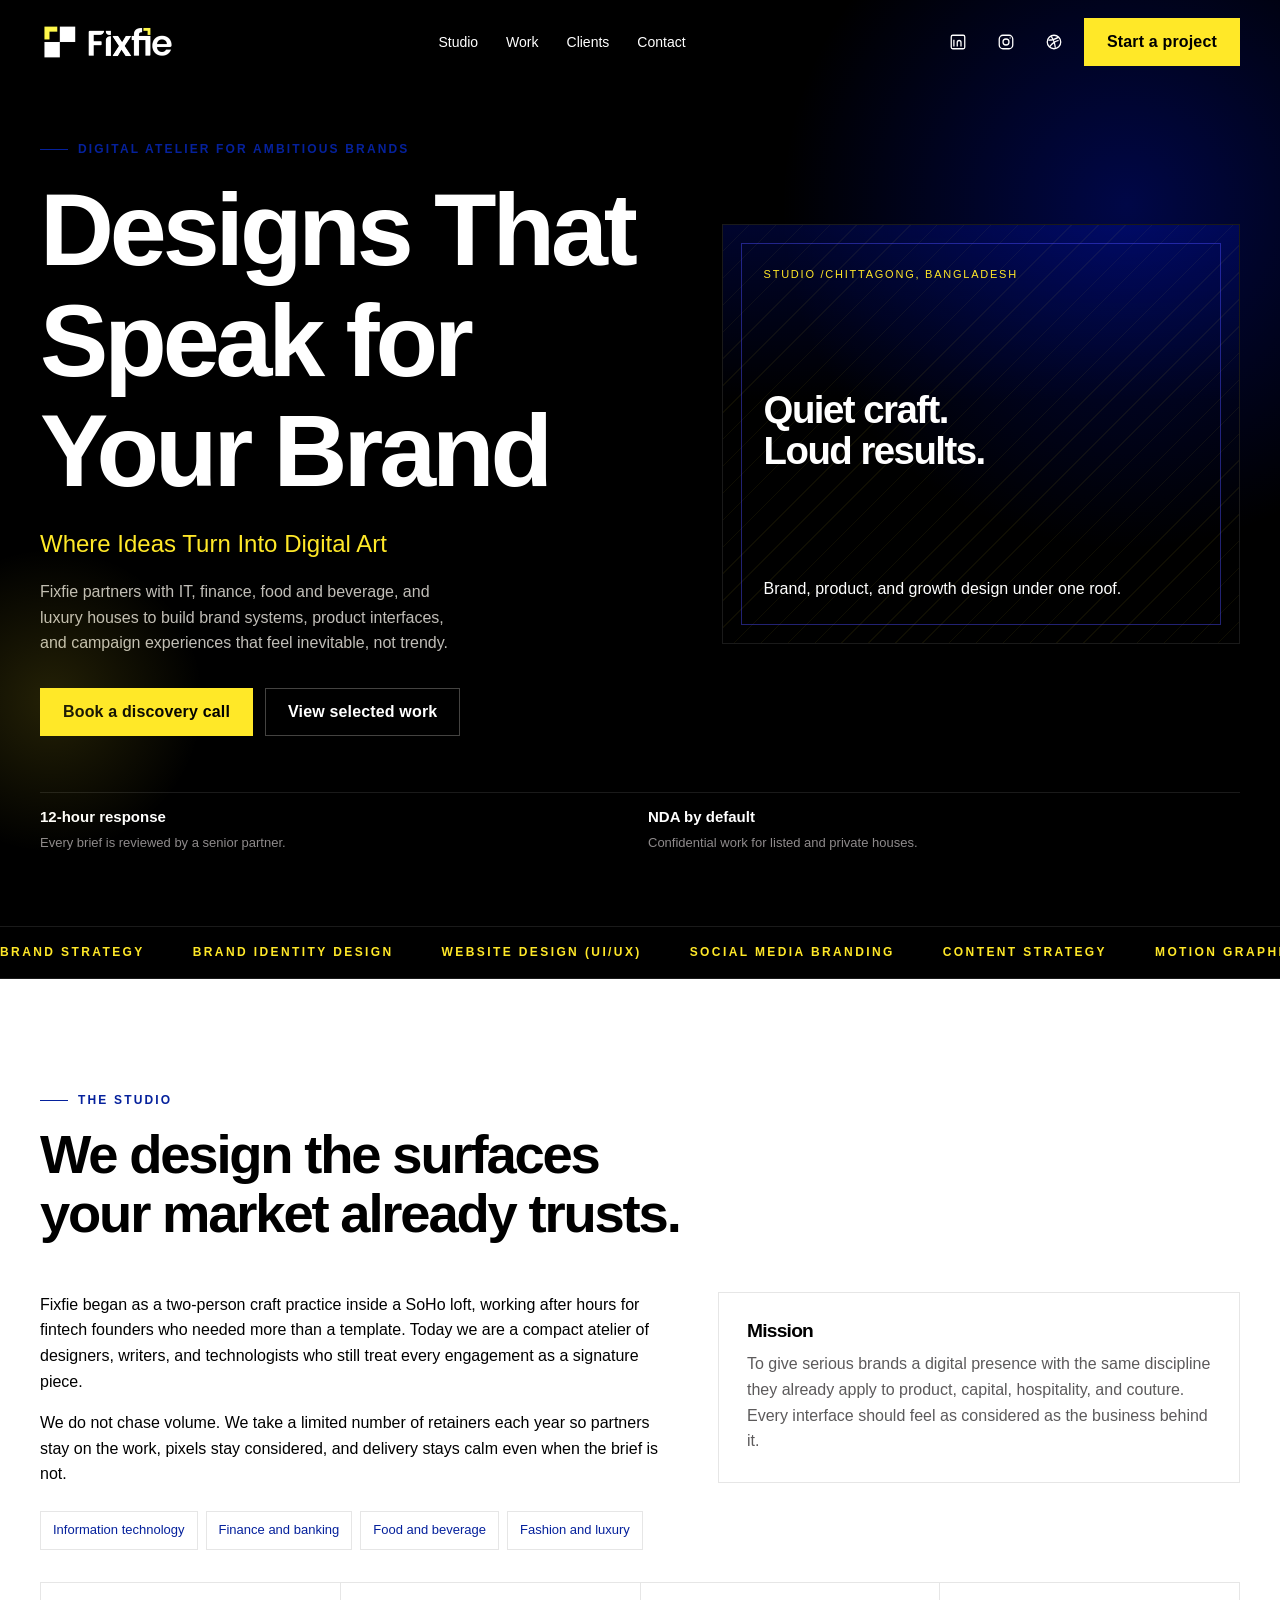
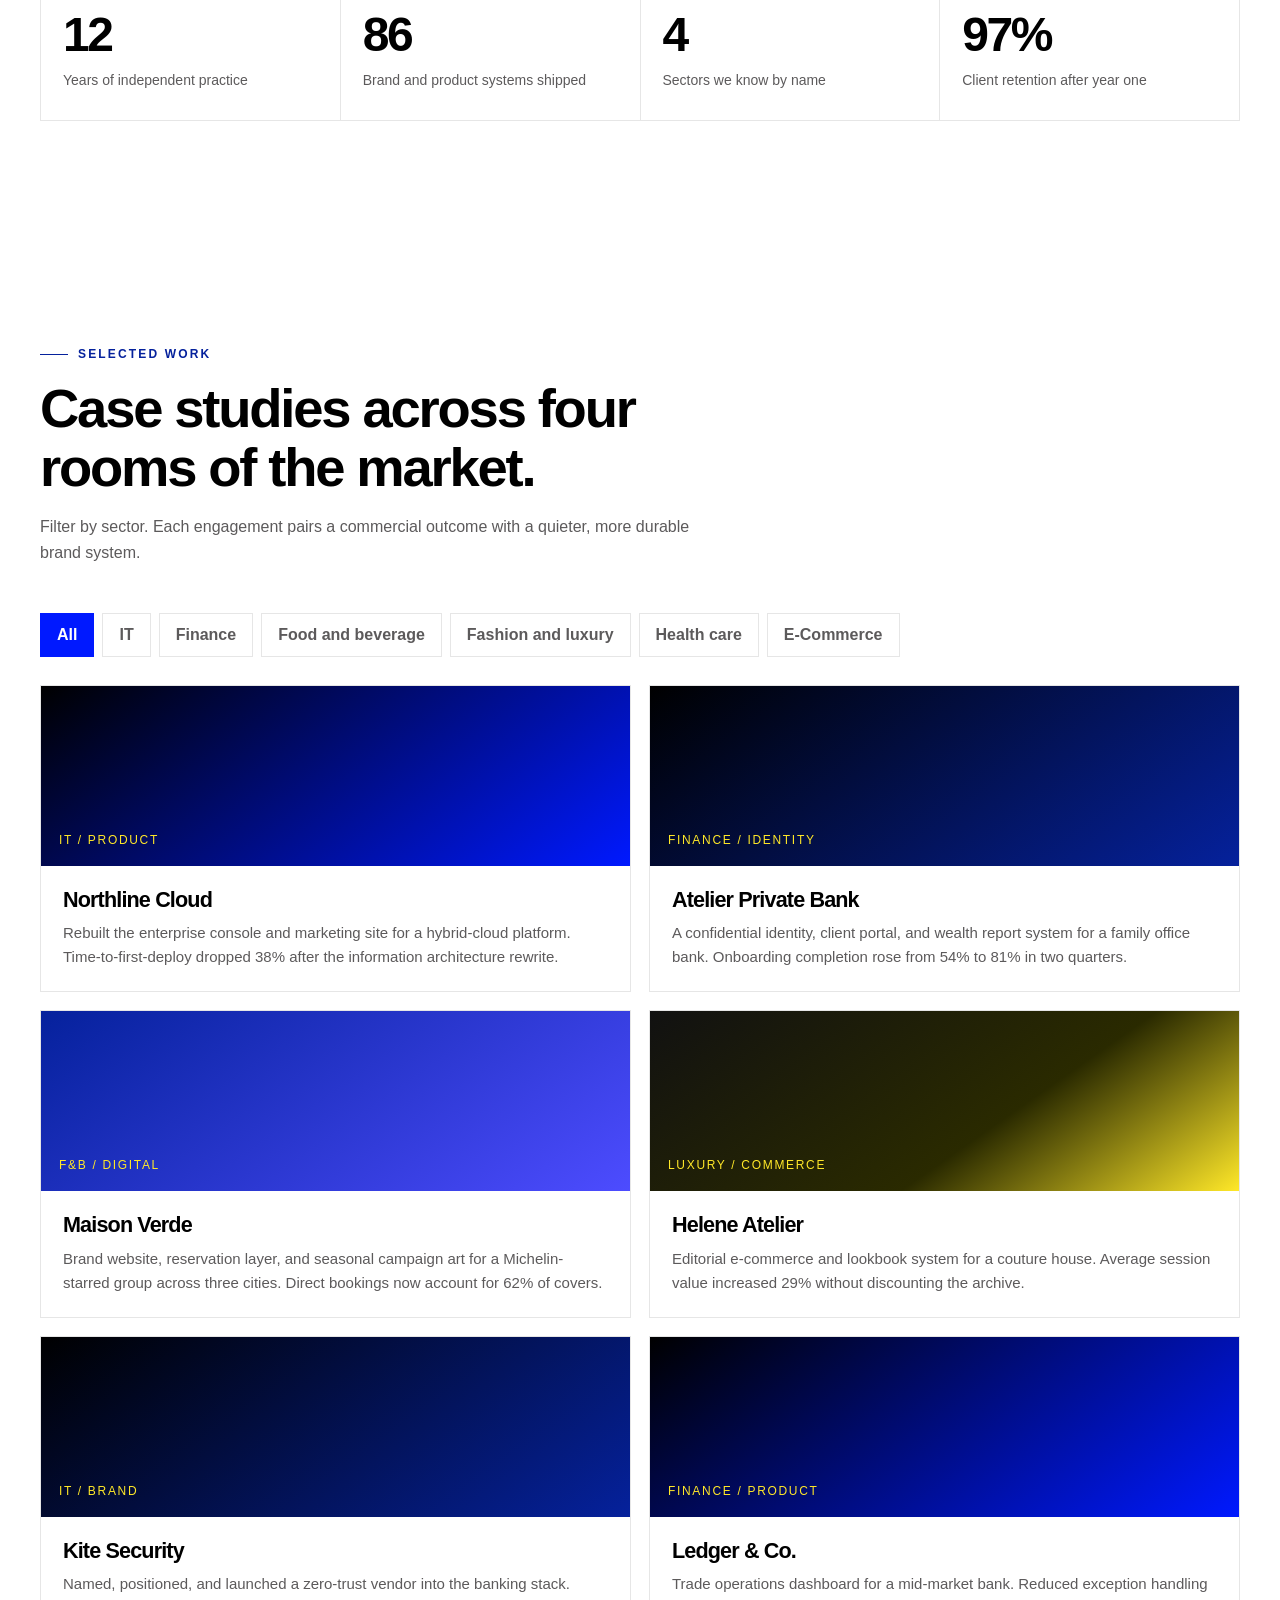
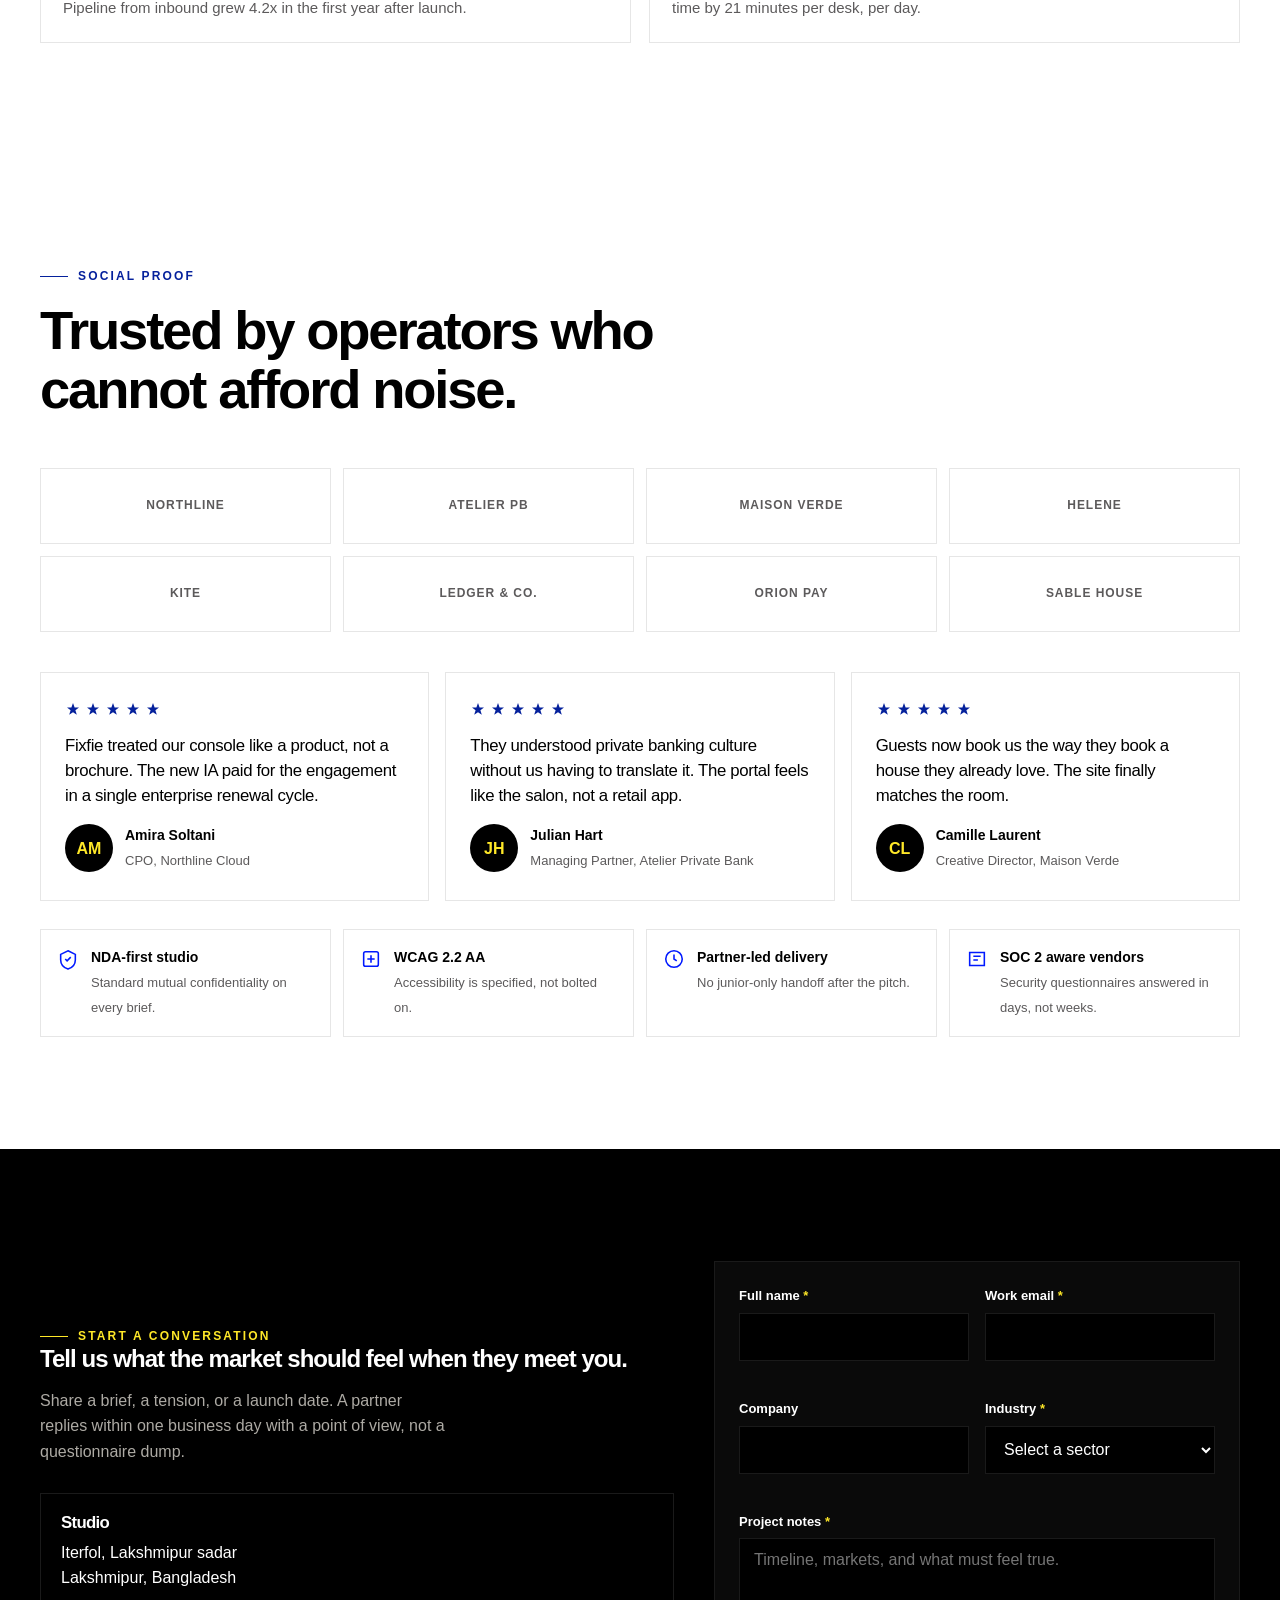
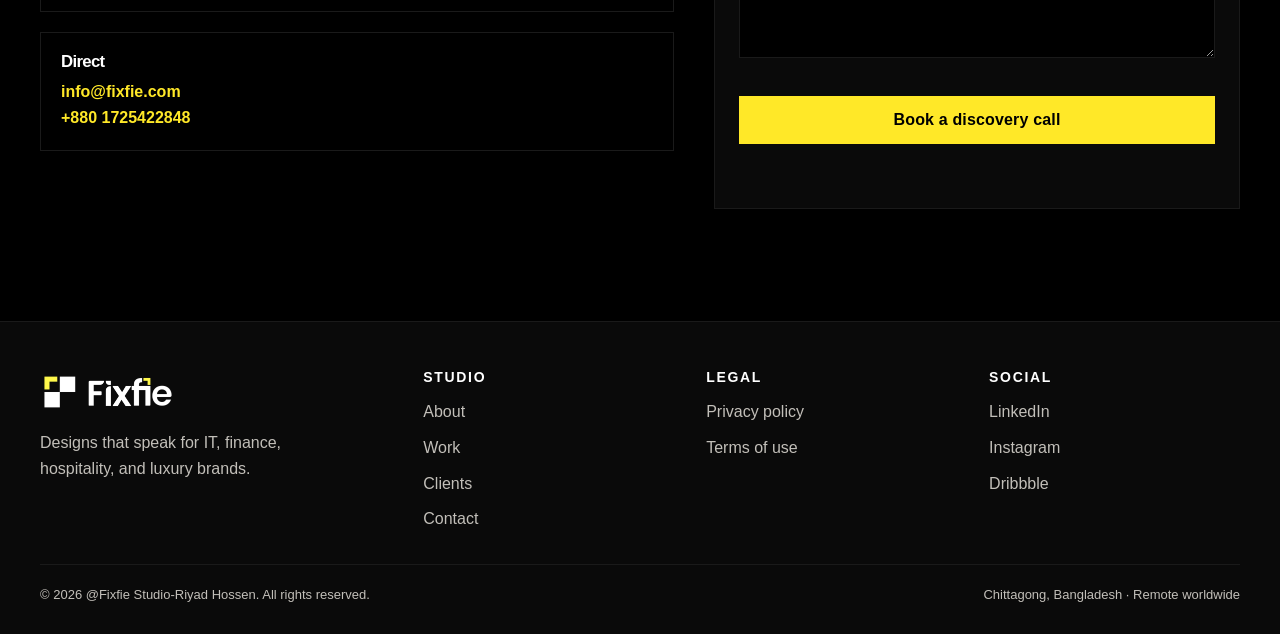
==== commit 7b5f24eb: "Update contact email in index.html" ====
--- a/index.html
+++ b/index.html
@@ -363,7 +363,7 @@
             </div>
             <div class="contact-card">
               <h3>Direct</h3>
-              <p><a href="mailto:studio@fixfie.studio">contact.fixfie@gmail.com</a><br><a href="tel:+8801725422848">+880 1725422848</a></p>
+              <p><a href="mailto:info@fixfie.com">info@fixfie.com</a><br><a href="tel:+8801725422848">+880 1725422848</a></p>
             </div>
           </div>
         </div>
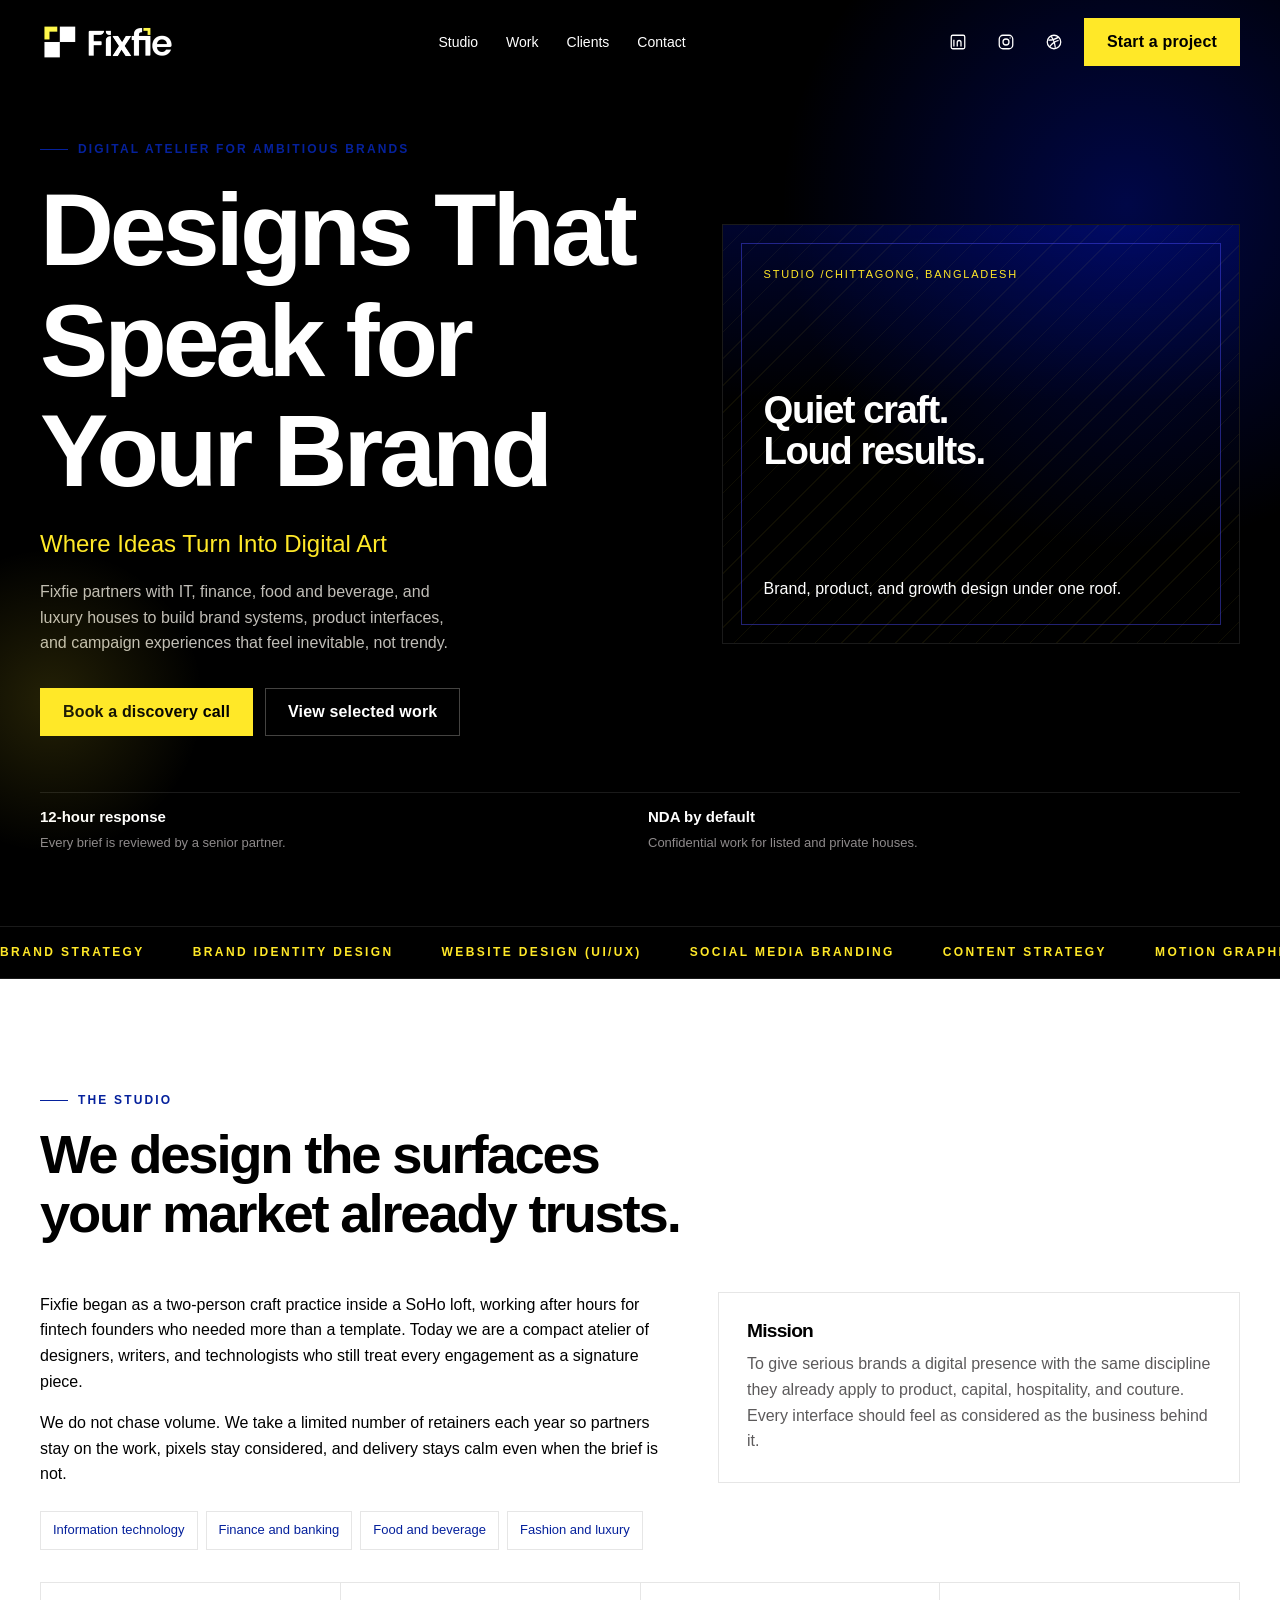
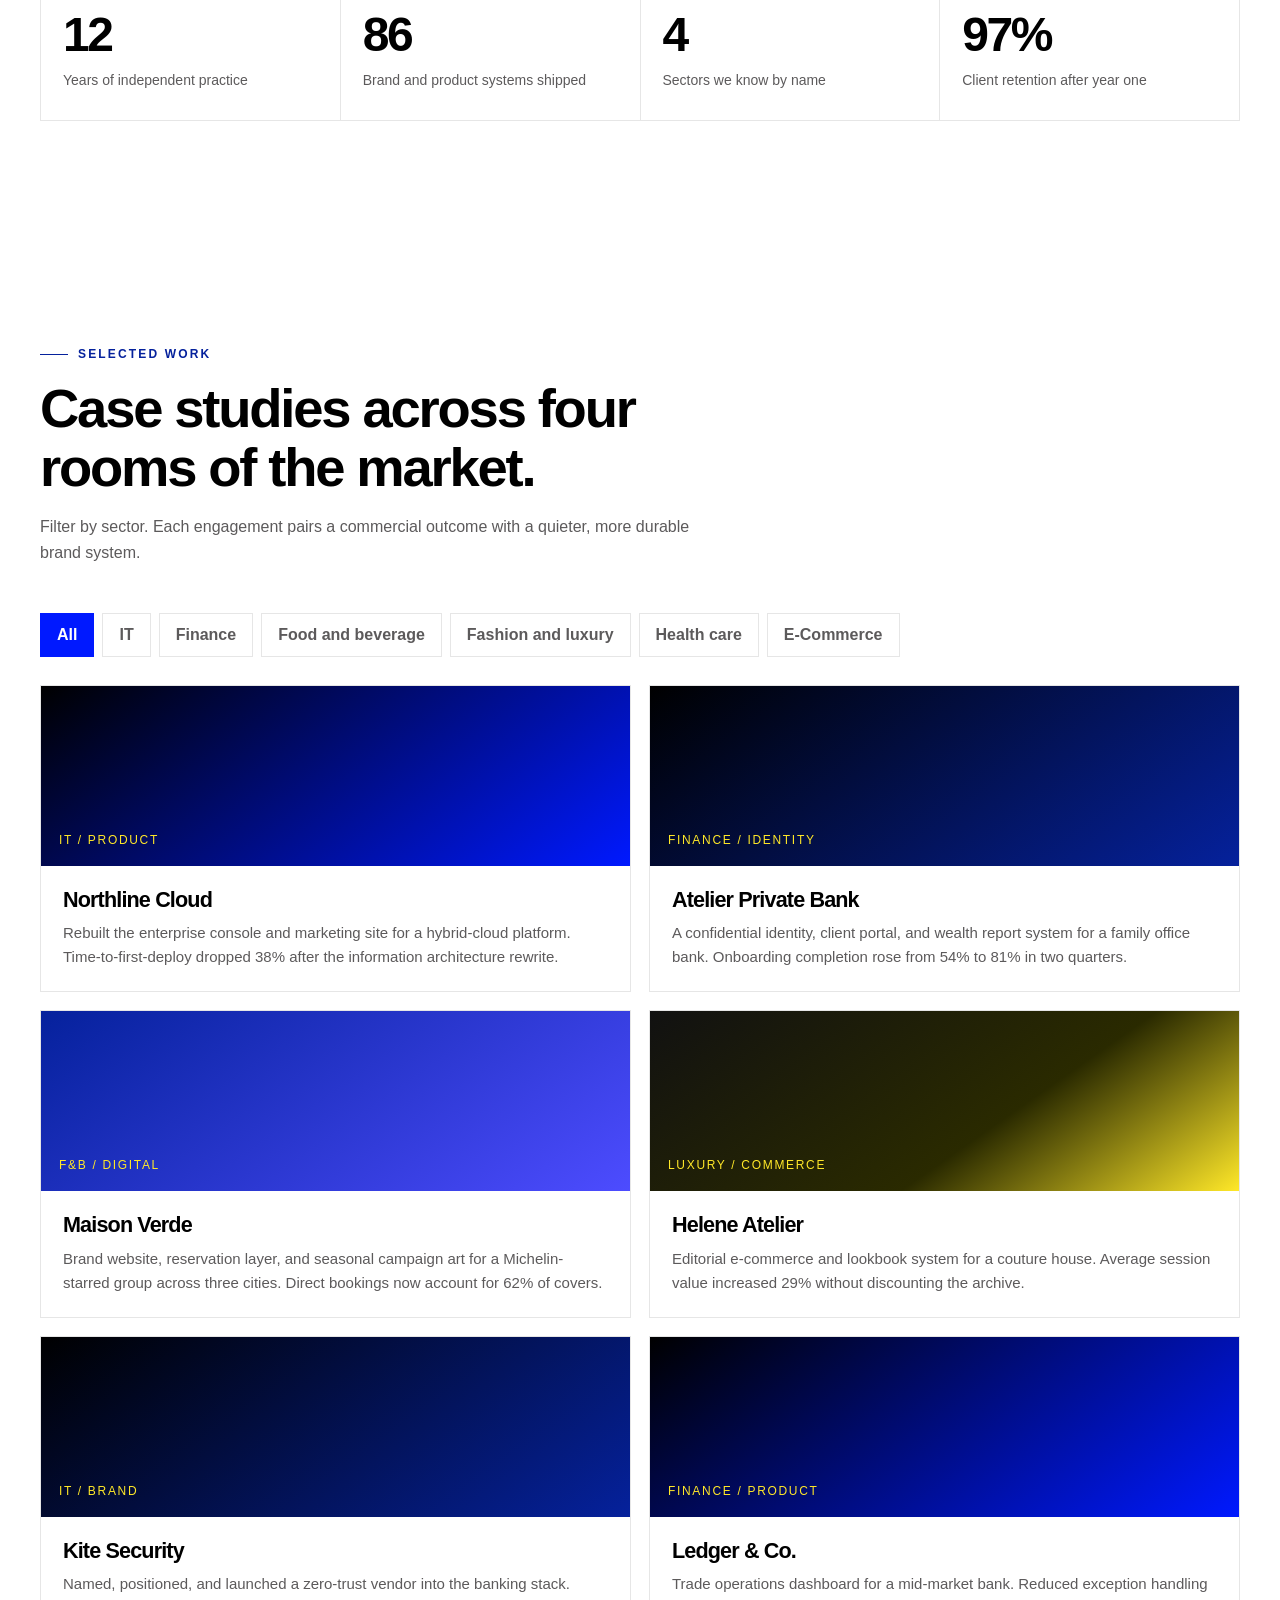
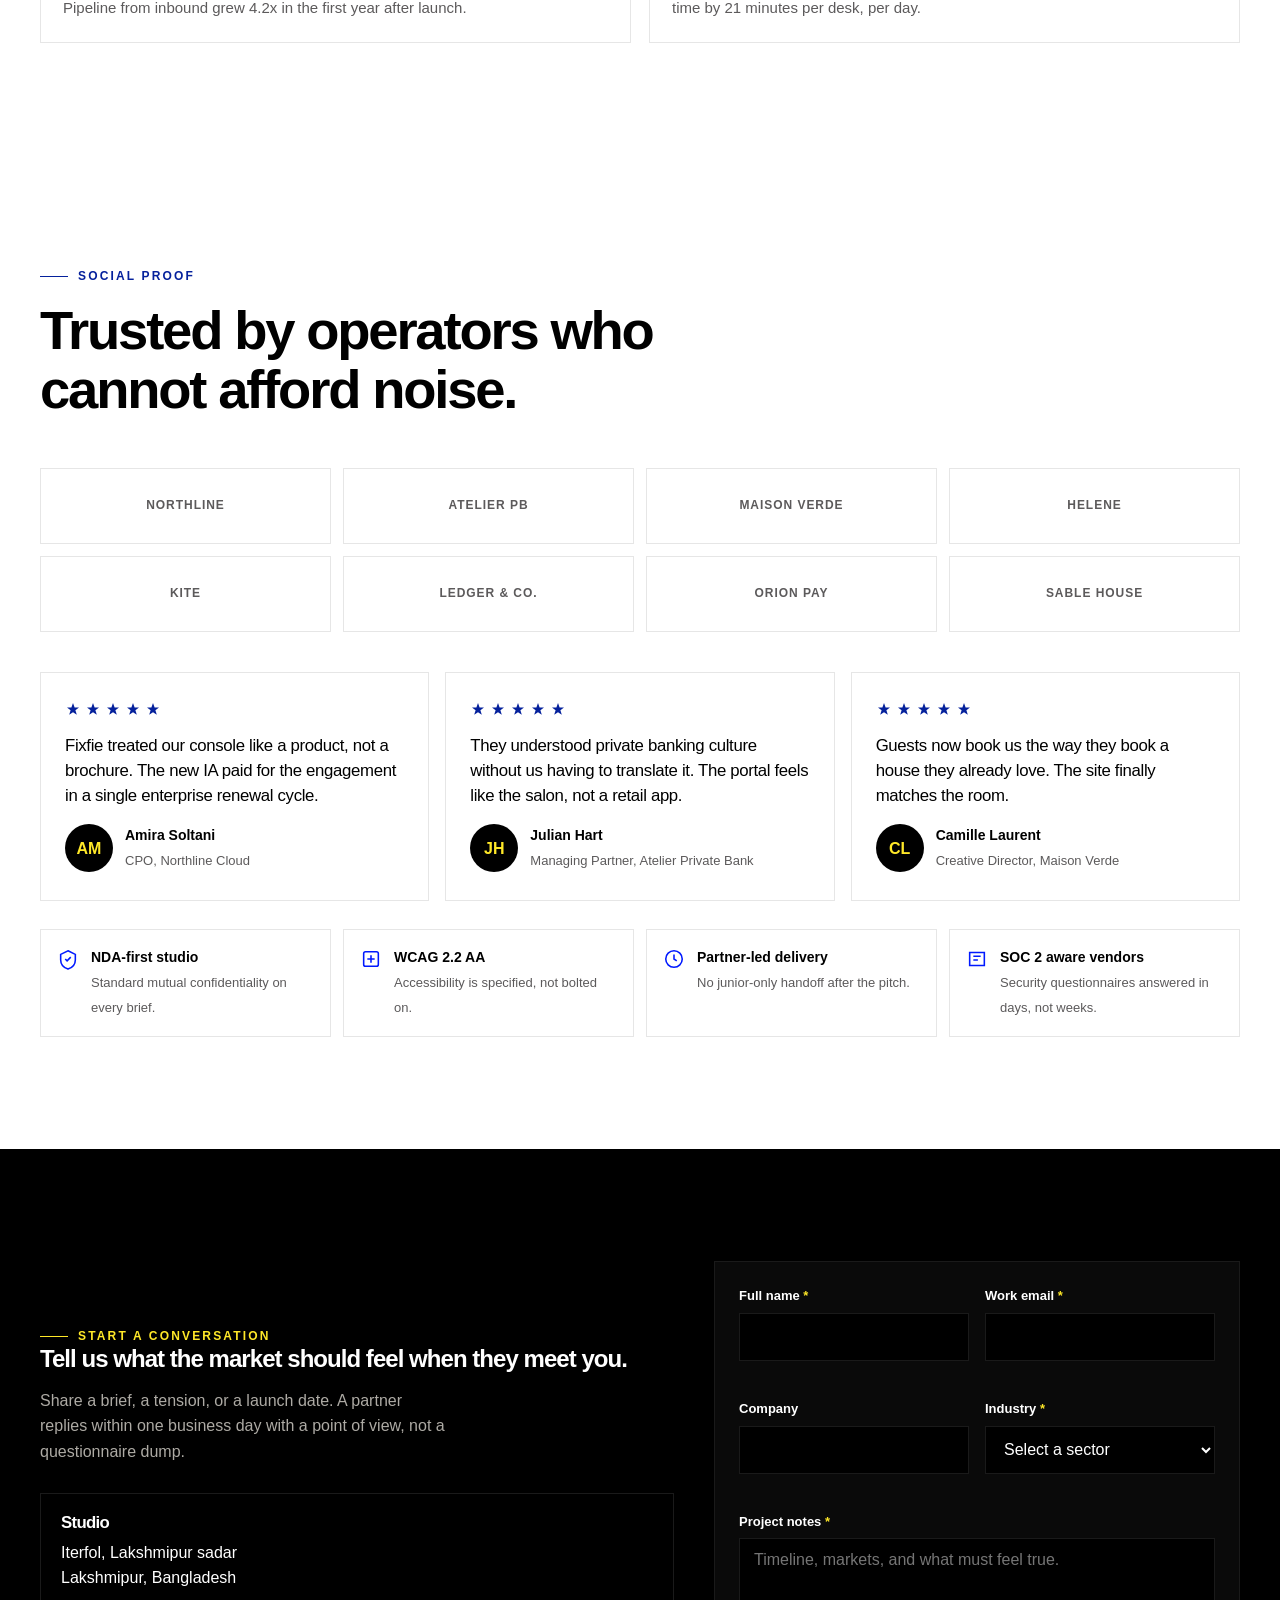
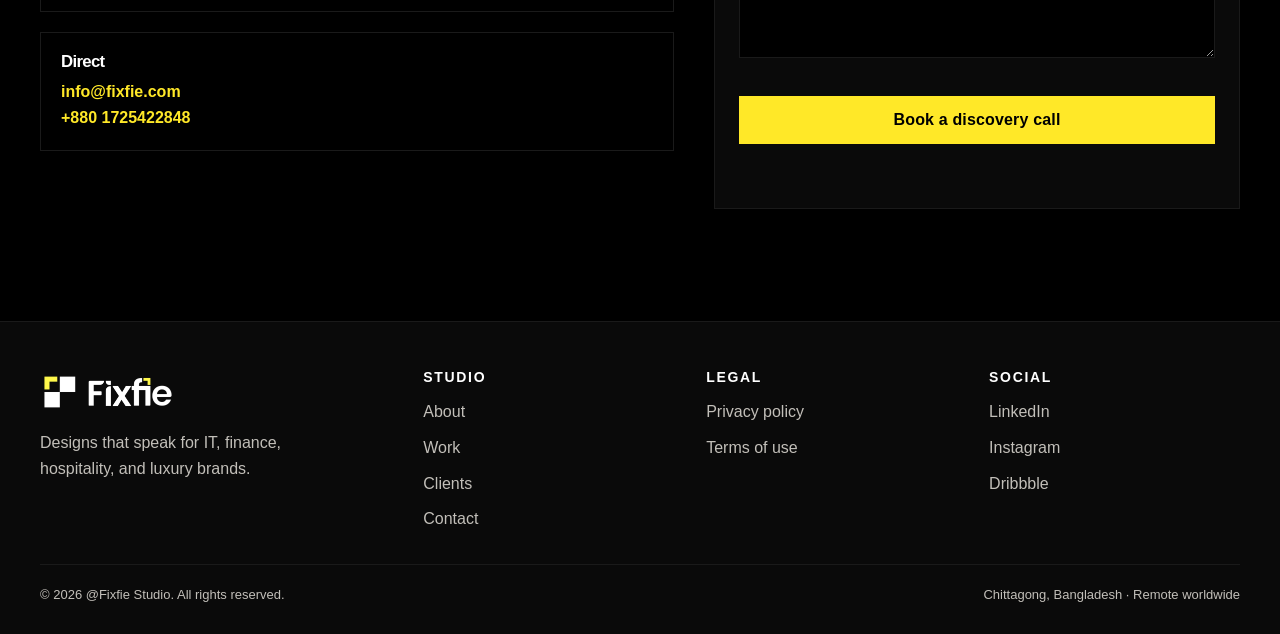
==== commit 37116fb7: "Update footer text for studio attribution" ====
--- a/index.html
+++ b/index.html
@@ -447,7 +447,7 @@
         </div>
       </div>
       <div class="footer-bottom">
-        <p>&copy; <span id="year">2026</span> @Fixfie Studio-Riyad Hossen. All rights reserved.</p>
+        <p>&copy; <span id="year">2026</span> @Fixfie Studio. All rights reserved.</p>
         <p>Chittagong, Bangladesh · Remote worldwide</p>
       </div>
     </div>
